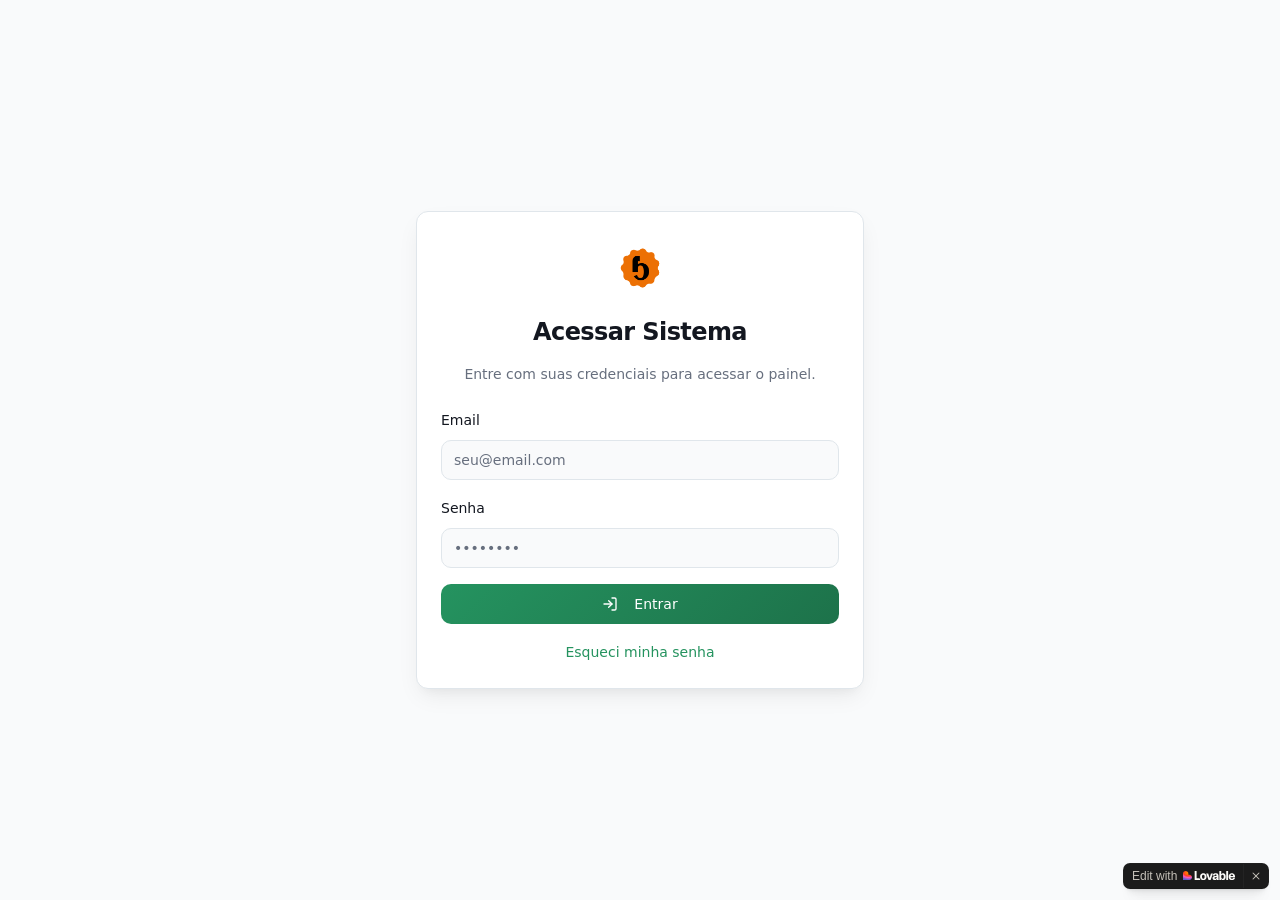
==== index.html @ a541fb5f "Use larger accounting icon for installed PWA" ====
<!doctype html>
<html lang="pt-BR" translate="no">
  <head>
    <meta charset="UTF-8" />
    <meta name="viewport" content="width=device-width, initial-scale=1.0" />
    <meta name="google" content="notranslate" />
    <title>DRE Contábil</title>
    <meta name="description" content="DRE Contábil em formato instalavel para tablet via PWA." />
    <meta name="author" content="Lovable" />
    <meta name="application-name" content="DRE Contábil" />
    <meta name="theme-color" content="#123456" />
    <meta name="mobile-web-app-capable" content="yes" />
    <meta name="apple-mobile-web-app-capable" content="yes" />
    <meta name="apple-mobile-web-app-status-bar-style" content="default" />
    <meta name="apple-mobile-web-app-title" content="DRE Contábil" />

    <meta property="og:title" content="DRE Contábil" />
    <meta property="og:description" content="DRE Contábil em formato instalavel para tablet via PWA." />
    <meta property="og:type" content="website" />
    <meta property="og:image" content="https://pub-bb2e103a32db4e198524a2e9ed8f35b4.r2.dev/b7d0df7f-53d7-4749-8eaf-6d12d93ad707/id-preview-758e6cd2--ee288b2f-63ad-44c9-8f62-dda8fcfcc5e7.lovable.app-1778095013249.png" />

    <meta name="twitter:card" content="summary_large_image" />
    <meta name="twitter:site" content="@Lovable" />
    <meta name="twitter:image" content="https://pub-bb2e103a32db4e198524a2e9ed8f35b4.r2.dev/b7d0df7f-53d7-4749-8eaf-6d12d93ad707/id-preview-758e6cd2--ee288b2f-63ad-44c9-8f62-dda8fcfcc5e7.lovable.app-1778095013249.png" />
    <meta name="twitter:title" content="DRE Contábil" />
    <meta name="twitter:description" content="DRE Contábil em formato instalavel para tablet via PWA." />
    <link rel="manifest" href="./manifest.webmanifest?v=20260518-homeicon2" />
    <link rel="icon" type="image/png" href="./assets/logo-big-compra-prGUZHsc.png" />
    <link rel="shortcut icon" type="image/png" href="./assets/logo-big-compra-prGUZHsc.png" />
    <link rel="apple-touch-icon" href="./icons/apple-touch-icon-home-v2.png" />
    <script type="module" crossorigin src="./assets/index-yXOMKJ6Y.js"></script>
    <link rel="stylesheet" crossorigin href="./assets/index-D7yLOWRD.css">
  
<style>
	@font-face {
		font-family: 'CameraPlainVariable';
		src: url('https://cdn.gpteng.co/mcp-widgets/v1/fonts/CameraPlainVariable.woff2') format('woff2');
		font-weight: 100 900;
		font-style: normal;
		font-display: swap;
	}

	#lovable-badge {
		--badge-bg: #1b1b1b;
		--badge-text: #c5c1b9;
		--badge-text-hover: #dcdad5;
		--badge-radius: 6px;
		--badge-padding: 8px;
		--badge-gap: 6px;
		--badge-shadow: 
			0 0 0 1px rgba(0, 0, 0, 0.88),
			0 1px 0 0 rgba(0, 0, 0, 0.04),
			0 2px 2px -1px rgba(0, 0, 0, 0.08),
			0 4px 4px -2px rgba(0, 0, 0, 0.08),
			0 8px 8px -4px rgba(0, 0, 0, 0.08),
			0 16px 16px -8px rgba(0, 0, 0, 0.08);
		--badge-transition-duration: 0.2s;
		--badge-transition-easing: cubic-bezier(0.16, 1, 0.32, 1);
		--focus-color: #575ECF;
		--focus-offset: 2px;
		--focus-width: 2px;
		
		position: fixed;
		bottom: 12px;
		right: 12px;
		height: 24px;
		display: flex;
		align-items: center;
		z-index: 1000000;
		background-color: var(--badge-bg);
		color: var(--badge-text);
		border-radius: var(--badge-radius);
		box-shadow: var(--badge-shadow);
		font-size: 12px;
		font-family: CameraPlainVariable, "CameraPlainVariable Fallback", -apple-system, BlinkMacSystemFont, 'Segoe UI', Roboto, sans-serif;
		font-weight: 400 !important;
		text-transform: none !important;
		font-feature-settings: normal !important;
		transform: translateZ(0);
		will-change: transform, opacity;
	}

	#lovable-badge-cta {
		display: flex;
		align-items: center;
		gap: var(--badge-gap);
		padding: 0 var(--badge-padding);
		height: 100%;
		color: inherit;
		text-decoration: none;
		white-space: nowrap;
		border-radius: var(--badge-radius) 0 0 var(--badge-radius);
		transition: 
			background-color var(--badge-transition-duration) ease,
			color var(--badge-transition-duration) ease,
			transform 0.1s ease;
	}

	#lovable-badge-cta:hover {
		background: rgba(255, 255, 255, 0.04);
		color: var(--badge-text-hover);
	}

	#lovable-badge-cta:active {
		transform: scale(0.98);
	}

	#lovable-badge-cta:focus {
		outline: none;
	}

	#lovable-badge-cta:focus-visible {
		outline: var(--focus-width) solid var(--focus-color);
		outline-offset: var(--focus-offset);
		z-index: 1;
	}

	#lovable-badge-text {
		line-height: 1;
	}

	#lovable-badge-divider {
		width: 1px;
		height: 24px;
		background-color: rgba(255, 255, 255, 0.04);
		flex-shrink: 0;
	}

	#lovable-badge-close {
		width: 24px;
		height: 24px;
		min-width: 24px;
		min-height: 24px;
		cursor: pointer;
		background: none;
		border: none;
		padding: 0;
		display: flex;
		align-items: center;
		justify-content: center;
		border-radius: 0 var(--badge-radius) var(--badge-radius) 0;
		flex-shrink: 0;
		transition: 
			background-color var(--badge-transition-duration) ease,
			transform 0.1s ease;
	}

	#lovable-badge-close:hover {
		background: rgba(255, 255, 255, 0.04);
	}

	#lovable-badge-close:active {
		transform: scale(0.92);
	}

	#lovable-badge-close:focus {
		outline: none;
	}

	#lovable-badge-close:focus-visible {
		outline: var(--focus-width) solid var(--focus-color);
		outline-offset: calc(var(--focus-offset) * -1);
		z-index: 1;
	}

	#lovable-badge-close svg path {
		fill: var(--badge-text);
		transition: fill var(--badge-transition-duration) ease;
	}

	#lovable-badge-close:hover svg path {
		fill: var(--badge-text-hover);
	}

	@media (prefers-reduced-motion: reduce) {
		#lovable-badge-cta,
		#lovable-badge-close,
		#lovable-badge-close svg path {
			transition: none;
		}
		
		#lovable-badge-cta:active,
		#lovable-badge-close:active {
			transform: none;
		}
	}

	@media (prefers-contrast: high) {
		#lovable-badge {
			--badge-bg: #000;
			--badge-text: #fff;
			--badge-text-hover: #fff;
			border: 2px solid currentColor;
		}
		
		#lovable-badge-cta:focus-visible,
		#lovable-badge-close:focus-visible {
			outline-width: 3px;
		}
	}

	#pwa-install-banner {
		position: fixed;
		left: 12px;
		right: 12px;
		bottom: 12px;
		z-index: 1000001;
		display: none;
		align-items: center;
		gap: 12px;
		padding: 12px 14px;
		border-radius: 14px;
		background: rgba(10, 23, 55, 0.96);
		color: #fff;
		box-shadow: 0 18px 36px rgba(0, 0, 0, 0.22);
		font-family: -apple-system, BlinkMacSystemFont, "Segoe UI", Roboto, sans-serif;
	}

	#pwa-install-banner.is-visible {
		display: flex;
	}

	#pwa-install-copy {
		flex: 1;
		min-width: 0;
		font-size: 13px;
		line-height: 1.35;
	}

	#pwa-install-copy strong {
		display: block;
		margin-bottom: 2px;
		font-size: 14px;
	}

	#pwa-install-actions {
		display: flex;
		align-items: center;
		gap: 8px;
		flex-shrink: 0;
	}

	#pwa-install-button,
	#pwa-install-close {
		border: 0;
		border-radius: 999px;
		cursor: pointer;
		font: inherit;
	}

	#pwa-install-button {
		padding: 10px 14px;
		background: #ffffff;
		color: #0a1737;
		font-weight: 600;
	}

	#pwa-install-close {
		width: 34px;
		height: 34px;
		background: rgba(255, 255, 255, 0.14);
		color: #ffffff;
		font-size: 18px;
		line-height: 1;
	}

	@media (min-width: 768px) {
		#pwa-install-banner {
			max-width: 460px;
			left: 16px;
			right: auto;
		}
	}
</style>
</head>

  <body>
    <div id="root"></div>
  
<aside 
	id="lovable-badge" 
	role="complementary"
	dir="ltr"
	lang="en"
	aria-label="Edit with Lovable">
	<a 
		id="lovable-badge-cta" 
		target="_blank" 
		href="https://lovable.dev/projects/ee288b2f-63ad-44c9-8f62-dda8fcfcc5e7?utm_source=lovable-badge"
		rel="noopener nofollow"
		aria-label="Edit with Lovable">
		<span id="lovable-badge-text">Edit with</span>
		<svg xmlns="http://www.w3.org/2000/svg" width="52" height="16" fill="none" viewBox="0 0 52 16">
  <path fill="#FCFBF8" fill-rule="evenodd" d="M20.318 5.25c.643 0 1.206.14 1.69.418a2.81 2.81 0 0 1 1.118 1.191c.266.513.4 1.115.4 1.807s-.134 1.296-.4 1.812a2.81 2.81 0 0 1-1.118 1.193c-.484.278-1.047.418-1.69.418s-1.208-.14-1.695-.418a2.85 2.85 0 0 1-1.125-1.193c-.262-.516-.393-1.12-.393-1.812s.131-1.294.393-1.807a2.848 2.848 0 0 1 1.125-1.191c.487-.279 1.052-.418 1.695-.418Zm0 1.425c-.27 0-.504.076-.7.228-.193.147-.34.37-.443.67-.102.295-.153.66-.153 1.093 0 .435.05.801.153 1.1.102.3.25.524.443.676.196.147.43.22.7.22.27 0 .502-.073.694-.22.193-.152.341-.375.443-.67.103-.299.153-.667.153-1.106 0-.65-.112-1.145-.337-1.481a1.08 1.08 0 0 0-.953-.51ZM32.7 5.25c.61 0 1.127.1 1.549.3.422.197.74.48.953.849.217.368.325.809.325 1.32v2.704c0 .29.02.562.062.812.044.245.108.4.19.466V12h-1.935a5.895 5.895 0 0 1-.105-.684 7.745 7.745 0 0 1-.02-.228 2.293 2.293 0 0 1-.151.203c-.205.242-.47.437-.793.584-.32.143-.685.215-1.094.215-.406 0-.77-.08-1.094-.24a1.845 1.845 0 0 1-.756-.682 1.984 1.984 0 0 1-.27-1.045c0-.606.178-1.069.535-1.388.356-.324.87-.534 1.542-.633l1.125-.16c.225-.032.403-.074.534-.123a.622.622 0 0 0 .288-.196.549.549 0 0 0 .093-.327.65.65 0 0 0-.11-.367.702.702 0 0 0-.32-.27c-.14-.07-.31-.105-.51-.105-.32 0-.576.083-.768.251-.193.164-.298.39-.314.676h-1.923c.016-.434.147-.82.393-1.155.25-.34.596-.604 1.039-.792.442-.189.954-.283 1.535-.283Zm.99 3.498a.98.98 0 0 1-.215.14 2.49 2.49 0 0 1-.584.178l-.473.092c-.315.061-.553.156-.713.283-.155.127-.233.305-.233.534 0 .23.084.412.252.547.168.135.383.203.645.203s.494-.058.694-.173c.201-.118.355-.282.461-.49.11-.21.166-.448.166-.714v-.6Zm4.526-2.375c.065-.125.138-.243.221-.349.197-.25.437-.44.719-.571.282-.135.6-.203.952-.203.528 0 .988.138 1.377.412.389.275.688.67.896 1.186.21.512.314 1.12.314 1.824 0 .7-.107 1.309-.32 1.825-.213.512-.518.906-.915 1.18-.393.275-.854.412-1.383.412-.352 0-.667-.062-.946-.184a1.832 1.832 0 0 1-.7-.554 2.2 2.2 0 0 1-.234-.383V12h-1.843V3h1.862v3.373Zm1.284.296c-.274 0-.51.085-.707.253-.192.163-.338.397-.436.7a3.376 3.376 0 0 0-.148 1.05c0 .406.05.759.148 1.058.098.299.243.53.436.694.197.164.433.246.707.246.279 0 .512-.082.7-.246.193-.164.336-.395.43-.694.099-.3.148-.652.148-1.058 0-.405-.05-.757-.147-1.056-.095-.299-.238-.53-.43-.694a1.015 1.015 0 0 0-.7-.253Zm9.416-1.419c.602 0 1.136.131 1.604.393.466.262.829.643 1.086 1.143.263.5.394 1.097.394 1.794 0 .25-.002.449-.006.596H47.51c.018.288.071.538.164.75a1.3 1.3 0 0 0 .491.596c.214.13.465.196.757.196.319 0 .583-.082.792-.246.209-.167.34-.403.393-.706h1.862a2.48 2.48 0 0 1-.485 1.235 2.54 2.54 0 0 1-1.051.805c-.439.188-.949.283-1.53.283-.655 0-1.225-.125-1.708-.375a2.672 2.672 0 0 1-1.13-1.143c-.267-.508-.4-1.137-.4-1.887 0-.712.14-1.327.418-1.843a2.86 2.86 0 0 1 1.155-1.186c.491-.27 1.051-.405 1.678-.405Zm-.044 1.345c-.274 0-.516.068-.725.203a1.29 1.29 0 0 0-.479.59 2.045 2.045 0 0 0-.132.498h2.562a1.873 1.873 0 0 0-.138-.602 1.061 1.061 0 0 0-.418-.516 1.243 1.243 0 0 0-.67-.173Z" clip-rule="evenodd"/>
  <path fill="#FCFBF8" d="m26.605 9.995 1.342-4.566h1.924L27.628 12h-2.07l-2.33-6.57h1.98l1.397 4.565Zm-13.013.143h2.256c1.632 0 1.421 1.837 1.418 1.861h-5.603V3h1.93v7.138Zm31.516 1.861h-1.862V3h1.862v8.999Z"/>
  <path fill="url(#a)" fill-rule="evenodd" d="M2.7 3c1.492 0 2.7 1.192 2.7 2.663v1.012h.9c1.49 0 2.7 1.192 2.7 2.662S7.791 12 6.3 12H0V5.663C0 4.193 1.209 3 2.7 3Z" clip-rule="evenodd"/>
  <defs>
    <radialGradient id="a" cx="0" cy="0" r="1" gradientTransform="matrix(-1.54236 7.07838 -10.231 -2.15602 4.627 5.022)" gradientUnits="userSpaceOnUse">
      <stop offset=".106" stop-color="#FE7B02"/>
      <stop offset=".394" stop-color="#FE3F21"/>
      <stop offset=".608" stop-color="#F858BC"/>
      <stop offset=".929" stop-color="#575ECF"/>
    </radialGradient>
  </defs>
</svg>


	</a>
	
	<span id="lovable-badge-divider" aria-hidden="true"></span>
	
	<button 
		id="lovable-badge-close"
		aria-label="Dismiss"
		title="Dismiss"
		type="button">
		<svg xmlns="http://www.w3.org/2000/svg" width="16" height="16" fill="none" viewBox="0 0 16 16" aria-hidden="true">
			<path d="M10.646 4.646a.5.5 0 1 1 .707.708L8.707 8l2.646 2.646a.5.5 0 1 1-.707.707L8 8.707l-2.646 2.646a.5.5 0 1 1-.708-.707L7.293 8 4.646 5.354a.5.5 0 1 1 .708-.708L8 7.293l2.646-2.647Z"/>
		</svg>
	</button>
</aside>
<script>
	// Don't show the lovable-badge if the page is in an iframe or if it's being rendered by puppeteer (screenshot service)
	if (window.self !== window.top || navigator.userAgent.includes('puppeteer')) {
		// the page is in an iframe
		var badge = document.getElementById('lovable-badge');
		if (badge) {
			badge.style.display = 'none';
		}
	}

	// Add click event listener to close button with animation
	var closeButton = document.getElementById('lovable-badge-close');
	if (closeButton) {
		closeButton.addEventListener('click', function(event) {
			event.preventDefault();
			event.stopPropagation();
			var badge = document.getElementById('lovable-badge');
			if (badge) {
				badge.classList.add('closing');
				setTimeout(function() {
					if (badge) {
						badge.style.display = 'none';
					}
				}, 240);
			}
		});
	}
</script>
<script>
	if ("serviceWorker" in navigator) {
		window.addEventListener("load", function () {
			navigator.serviceWorker.register("./service-worker.js").catch(function (error) {
				console.error("Falha ao registrar service worker", error);
			});
		});
	}
</script>
<script>
	(function () {
		var isStandalone = window.matchMedia("(display-mode: standalone)").matches || window.navigator.standalone;
		if (isStandalone) {
			return;
		}

		var ua = window.navigator.userAgent || "";
		var isMobile = /Android|iPhone|iPad|iPod/i.test(ua);
		if (!isMobile) {
			return;
		}

		var isIOS = /iPhone|iPad|iPod/i.test(ua);
		var isSafari = /Safari/i.test(ua) && !/CriOS|FxiOS|EdgiOS|OPiOS|Android/i.test(ua);
		var dismissedKey = "dre-contabil-install-dismissed-v1";
		var deferredPrompt = null;

		if (window.localStorage && window.localStorage.getItem(dismissedKey) === "1") {
			return;
		}

		var banner = document.createElement("div");
		banner.id = "pwa-install-banner";
		banner.innerHTML =
			'<div id="pwa-install-copy"></div>' +
			'<div id="pwa-install-actions">' +
			'<button id="pwa-install-button" type="button" hidden>Instalar</button>' +
			'<button id="pwa-install-close" type="button" aria-label="Fechar">×</button>' +
			"</div>";
		document.body.appendChild(banner);

		var copy = banner.querySelector("#pwa-install-copy");
		var installButton = banner.querySelector("#pwa-install-button");
		var closeButton = banner.querySelector("#pwa-install-close");

		function showBanner(title, body, showInstallButton) {
			copy.innerHTML = "<strong>" + title + "</strong><span>" + body + "</span>";
			installButton.hidden = !showInstallButton;
			banner.classList.add("is-visible");
		}

		function hideBanner(remember) {
			banner.classList.remove("is-visible");
			if (remember && window.localStorage) {
				window.localStorage.setItem(dismissedKey, "1");
			}
		}

		closeButton.addEventListener("click", function () {
			hideBanner(true);
		});

		installButton.addEventListener("click", async function () {
			if (!deferredPrompt) {
				return;
			}

			deferredPrompt.prompt();
			try {
				await deferredPrompt.userChoice;
			} catch (error) {
				console.error("Falha ao abrir prompt de instalacao", error);
			}
			deferredPrompt = null;
			hideBanner(false);
		});

		window.addEventListener("beforeinstallprompt", function (event) {
			event.preventDefault();
			deferredPrompt = event;
			showBanner("Instale o app", "Toque em Instalar para colocar o DRE Contabil na tela inicial.", true);
		});

		window.addEventListener("appinstalled", function () {
			hideBanner(false);
		});

		window.setTimeout(function () {
			if (banner.classList.contains("is-visible")) {
				return;
			}

			if (isIOS && isSafari) {
				showBanner("Instale no iPhone", "Abra Compartilhar e toque em Adicionar a Tela de Inicio.", false);
				return;
			}

			showBanner("Instalacao manual", "Se o botao nao aparecer, abra o menu do navegador e toque em Instalar app ou Adicionar a tela inicial.", false);
		}, 1800);
	})();
</script>
</body>
</html>
---- assets/index-D7yLOWRD.css ----
*,:before,:after{--tw-border-spacing-x: 0;--tw-border-spacing-y: 0;--tw-translate-x: 0;--tw-translate-y: 0;--tw-rotate: 0;--tw-skew-x: 0;--tw-skew-y: 0;--tw-scale-x: 1;--tw-scale-y: 1;--tw-pan-x: ;--tw-pan-y: ;--tw-pinch-zoom: ;--tw-scroll-snap-strictness: proximity;--tw-gradient-from-position: ;--tw-gradient-via-position: ;--tw-gradient-to-position: ;--tw-ordinal: ;--tw-slashed-zero: ;--tw-numeric-figure: ;--tw-numeric-spacing: ;--tw-numeric-fraction: ;--tw-ring-inset: ;--tw-ring-offset-width: 0px;--tw-ring-offset-color: #fff;--tw-ring-color: rgb(59 130 246 / .5);--tw-ring-offset-shadow: 0 0 #0000;--tw-ring-shadow: 0 0 #0000;--tw-shadow: 0 0 #0000;--tw-shadow-colored: 0 0 #0000;--tw-blur: ;--tw-brightness: ;--tw-contrast: ;--tw-grayscale: ;--tw-hue-rotate: ;--tw-invert: ;--tw-saturate: ;--tw-sepia: ;--tw-drop-shadow: ;--tw-backdrop-blur: ;--tw-backdrop-brightness: ;--tw-backdrop-contrast: ;--tw-backdrop-grayscale: ;--tw-backdrop-hue-rotate: ;--tw-backdrop-invert: ;--tw-backdrop-opacity: ;--tw-backdrop-saturate: ;--tw-backdrop-sepia: ;--tw-contain-size: ;--tw-contain-layout: ;--tw-contain-paint: ;--tw-contain-style: }::backdrop{--tw-border-spacing-x: 0;--tw-border-spacing-y: 0;--tw-translate-x: 0;--tw-translate-y: 0;--tw-rotate: 0;--tw-skew-x: 0;--tw-skew-y: 0;--tw-scale-x: 1;--tw-scale-y: 1;--tw-pan-x: ;--tw-pan-y: ;--tw-pinch-zoom: ;--tw-scroll-snap-strictness: proximity;--tw-gradient-from-position: ;--tw-gradient-via-position: ;--tw-gradient-to-position: ;--tw-ordinal: ;--tw-slashed-zero: ;--tw-numeric-figure: ;--tw-numeric-spacing: ;--tw-numeric-fraction: ;--tw-ring-inset: ;--tw-ring-offset-width: 0px;--tw-ring-offset-color: #fff;--tw-ring-color: rgb(59 130 246 / .5);--tw-ring-offset-shadow: 0 0 #0000;--tw-ring-shadow: 0 0 #0000;--tw-shadow: 0 0 #0000;--tw-shadow-colored: 0 0 #0000;--tw-blur: ;--tw-brightness: ;--tw-contrast: ;--tw-grayscale: ;--tw-hue-rotate: ;--tw-invert: ;--tw-saturate: ;--tw-sepia: ;--tw-drop-shadow: ;--tw-backdrop-blur: ;--tw-backdrop-brightness: ;--tw-backdrop-contrast: ;--tw-backdrop-grayscale: ;--tw-backdrop-hue-rotate: ;--tw-backdrop-invert: ;--tw-backdrop-opacity: ;--tw-backdrop-saturate: ;--tw-backdrop-sepia: ;--tw-contain-size: ;--tw-contain-layout: ;--tw-contain-paint: ;--tw-contain-style: }*,:before,:after{box-sizing:border-box;border-width:0;border-style:solid;border-color:#e5e7eb}:before,:after{--tw-content: ""}html,:host{line-height:1.5;-webkit-text-size-adjust:100%;-moz-tab-size:4;-o-tab-size:4;tab-size:4;font-family:Inter,system-ui,sans-serif;font-feature-settings:normal;font-variation-settings:normal;-webkit-tap-highlight-color:transparent}body{margin:0;line-height:inherit}hr{height:0;color:inherit;border-top-width:1px}abbr:where([title]){-webkit-text-decoration:underline dotted;text-decoration:underline dotted}h1,h2,h3,h4,h5,h6{font-size:inherit;font-weight:inherit}a{color:inherit;text-decoration:inherit}b,strong{font-weight:bolder}code,kbd,samp,pre{font-family:ui-monospace,SFMono-Regular,Menlo,Monaco,Consolas,Liberation Mono,Courier New,monospace;font-feature-settings:normal;font-variation-settings:normal;font-size:1em}small{font-size:80%}sub,sup{font-size:75%;line-height:0;position:relative;vertical-align:baseline}sub{bottom:-.25em}sup{top:-.5em}table{text-indent:0;border-color:inherit;border-collapse:collapse}button,input,optgroup,select,textarea{font-family:inherit;font-feature-settings:inherit;font-variation-settings:inherit;font-size:100%;font-weight:inherit;line-height:inherit;letter-spacing:inherit;color:inherit;margin:0;padding:0}button,select{text-transform:none}button,input:where([type=button]),input:where([type=reset]),input:where([type=submit]){-webkit-appearance:button;background-color:transparent;background-image:none}:-moz-focusring{outline:auto}:-moz-ui-invalid{box-shadow:none}progress{vertical-align:baseline}::-webkit-inner-spin-button,::-webkit-outer-spin-button{height:auto}[type=search]{-webkit-appearance:textfield;outline-offset:-2px}::-webkit-search-decoration{-webkit-appearance:none}::-webkit-file-upload-button{-webkit-appearance:button;font:inherit}summary{display:list-item}blockquote,dl,dd,h1,h2,h3,h4,h5,h6,hr,figure,p,pre{margin:0}fieldset{margin:0;padding:0}legend{padding:0}ol,ul,menu{list-style:none;margin:0;padding:0}dialog{padding:0}textarea{resize:vertical}input::-moz-placeholder,textarea::-moz-placeholder{opacity:1;color:#9ca3af}input::placeholder,textarea::placeholder{opacity:1;color:#9ca3af}button,[role=button]{cursor:pointer}:disabled{cursor:default}img,svg,video,canvas,audio,iframe,embed,object{display:block;vertical-align:middle}img,video{max-width:100%;height:auto}[hidden]:where(:not([hidden=until-found])){display:none}:root{--background: 210 20% 98%;--foreground: 220 25% 10%;--card: 0 0% 100%;--card-foreground: 220 25% 10%;--popover: 0 0% 100%;--popover-foreground: 220 25% 10%;--primary: 152 60% 36%;--primary-foreground: 0 0% 100%;--secondary: 210 20% 96%;--secondary-foreground: 220 25% 20%;--muted: 210 15% 94%;--muted-foreground: 220 10% 45%;--accent: 152 45% 92%;--accent-foreground: 152 60% 25%;--destructive: 0 84% 60%;--destructive-foreground: 0 0% 100%;--success: 152 60% 36%;--success-foreground: 0 0% 100%;--warning: 38 92% 50%;--warning-foreground: 0 0% 100%;--info: 210 100% 50%;--info-foreground: 0 0% 100%;--revenue: 152 60% 36%;--revenue-foreground: 0 0% 100%;--cost: 0 70% 50%;--cost-foreground: 0 0% 100%;--expense: 38 92% 50%;--expense-foreground: 0 0% 100%;--deduction: 270 60% 50%;--deduction-foreground: 0 0% 100%;--other-revenue: 200 80% 50%;--other-revenue-foreground: 0 0% 100%;--border: 210 20% 90%;--input: 210 20% 90%;--ring: 152 60% 36%;--radius: .75rem;--chart-1: 152 60% 36%;--chart-2: 0 70% 50%;--chart-3: 38 92% 50%;--chart-4: 210 100% 50%;--chart-5: 280 65% 60%;--sidebar-background: 0 0% 98%;--sidebar-foreground: 240 5.3% 26.1%;--sidebar-primary: 240 5.9% 10%;--sidebar-primary-foreground: 0 0% 98%;--sidebar-accent: 240 4.8% 95.9%;--sidebar-accent-foreground: 240 5.9% 10%;--sidebar-border: 220 13% 91%;--sidebar-ring: 217.2 91.2% 59.8%}.dark{--background: 220 25% 8%;--foreground: 210 20% 98%;--card: 220 25% 12%;--card-foreground: 210 20% 98%;--popover: 220 25% 12%;--popover-foreground: 210 20% 98%;--primary: 152 55% 45%;--primary-foreground: 0 0% 100%;--secondary: 220 20% 18%;--secondary-foreground: 210 15% 85%;--muted: 220 20% 20%;--muted-foreground: 210 15% 60%;--accent: 152 40% 20%;--accent-foreground: 152 55% 70%;--destructive: 0 62% 40%;--destructive-foreground: 0 0% 100%;--success: 152 55% 45%;--success-foreground: 0 0% 100%;--warning: 38 85% 45%;--warning-foreground: 0 0% 100%;--info: 210 90% 55%;--info-foreground: 0 0% 100%;--revenue: 152 55% 45%;--cost: 0 65% 45%;--expense: 38 85% 45%;--deduction: 270 55% 55%;--other-revenue: 200 75% 55%;--border: 220 20% 20%;--input: 220 20% 20%;--ring: 152 55% 45%;--chart-1: 152 55% 50%;--chart-2: 0 65% 55%;--chart-3: 38 85% 55%;--chart-4: 210 90% 60%;--chart-5: 280 60% 65%;--sidebar-background: 240 5.9% 10%;--sidebar-foreground: 240 4.8% 95.9%;--sidebar-primary: 224.3 76.3% 48%;--sidebar-primary-foreground: 0 0% 100%;--sidebar-accent: 240 3.7% 15.9%;--sidebar-accent-foreground: 240 4.8% 95.9%;--sidebar-border: 240 3.7% 15.9%;--sidebar-ring: 217.2 91.2% 59.8%}*{border-color:hsl(var(--border))}body{background-color:hsl(var(--background));color:hsl(var(--foreground));-webkit-font-smoothing:antialiased;-moz-osx-font-smoothing:grayscale}.container{width:100%;margin-right:auto;margin-left:auto;padding-right:2rem;padding-left:2rem}@media (min-width: 1400px){.container{max-width:1400px}}.sr-only{position:absolute;width:1px;height:1px;padding:0;margin:-1px;overflow:hidden;clip:rect(0,0,0,0);white-space:nowrap;border-width:0}.pointer-events-none{pointer-events:none}.pointer-events-auto{pointer-events:auto}.visible{visibility:visible}.invisible{visibility:hidden}.collapse{visibility:collapse}.static{position:static}.fixed{position:fixed}.absolute{position:absolute}.relative{position:relative}.sticky{position:sticky}.inset-0{top:0;right:0;bottom:0;left:0}.inset-x-0{left:0;right:0}.inset-y-0{top:0;bottom:0}.-bottom-12{bottom:-3rem}.-left-12{left:-3rem}.-right-12{right:-3rem}.-top-12{top:-3rem}.bottom-0{bottom:0}.left-0{left:0}.left-1{left:.25rem}.left-1\/2{left:50%}.left-2{left:.5rem}.left-2\.5{left:.625rem}.left-3{left:.75rem}.left-\[50\%\]{left:50%}.right-0{right:0}.right-1{right:.25rem}.right-2{right:.5rem}.right-3{right:.75rem}.right-4{right:1rem}.top-0{top:0}.top-1\.5{top:.375rem}.top-1\/2{top:50%}.top-2{top:.5rem}.top-2\.5{top:.625rem}.top-3\.5{top:.875rem}.top-4{top:1rem}.top-\[1px\]{top:1px}.top-\[50\%\]{top:50%}.top-\[60\%\]{top:60%}.top-full{top:100%}.z-10{z-index:10}.z-20{z-index:20}.z-50{z-index:50}.z-\[100\]{z-index:100}.z-\[1\]{z-index:1}.m-auto{margin:auto}.-mx-1{margin-left:-.25rem;margin-right:-.25rem}.mx-2{margin-left:.5rem;margin-right:.5rem}.mx-3\.5{margin-left:.875rem;margin-right:.875rem}.mx-auto{margin-left:auto;margin-right:auto}.my-0\.5{margin-top:.125rem;margin-bottom:.125rem}.my-1{margin-top:.25rem;margin-bottom:.25rem}.-ml-4{margin-left:-1rem}.-mt-4{margin-top:-1rem}.mb-1{margin-bottom:.25rem}.mb-2{margin-bottom:.5rem}.mb-3{margin-bottom:.75rem}.mb-4{margin-bottom:1rem}.ml-0\.5{margin-left:.125rem}.ml-1{margin-left:.25rem}.ml-1\.5{margin-left:.375rem}.ml-2{margin-left:.5rem}.ml-4{margin-left:1rem}.ml-auto{margin-left:auto}.mr-1{margin-right:.25rem}.mr-2{margin-right:.5rem}.mt-0\.5{margin-top:.125rem}.mt-1{margin-top:.25rem}.mt-1\.5{margin-top:.375rem}.mt-2{margin-top:.5rem}.mt-24{margin-top:6rem}.mt-4{margin-top:1rem}.mt-auto{margin-top:auto}.block{display:block}.inline-block{display:inline-block}.inline{display:inline}.flex{display:flex}.inline-flex{display:inline-flex}.table{display:table}.grid{display:grid}.hidden{display:none}.aspect-square{aspect-ratio:1 / 1}.aspect-video{aspect-ratio:16 / 9}.size-4{width:1rem;height:1rem}.h-1\.5{height:.375rem}.h-10{height:2.5rem}.h-11{height:2.75rem}.h-12{height:3rem}.h-14{height:3.5rem}.h-16{height:4rem}.h-2{height:.5rem}.h-2\.5{height:.625rem}.h-3{height:.75rem}.h-3\.5{height:.875rem}.h-4{height:1rem}.h-5{height:1.25rem}.h-6{height:1.5rem}.h-60{height:15rem}.h-7{height:1.75rem}.h-72{height:18rem}.h-8{height:2rem}.h-80{height:20rem}.h-9{height:2.25rem}.h-\[120px\]{height:120px}.h-\[1px\]{height:1px}.h-\[280px\]{height:280px}.h-\[300px\]{height:300px}.h-\[400px\]{height:400px}.h-\[500px\]{height:500px}.h-\[var\(--radix-navigation-menu-viewport-height\)\]{height:var(--radix-navigation-menu-viewport-height)}.h-\[var\(--radix-select-trigger-height\)\]{height:var(--radix-select-trigger-height)}.h-auto{height:auto}.h-full{height:100%}.h-px{height:1px}.h-svh{height:100svh}.max-h-40{max-height:10rem}.max-h-96{max-height:24rem}.max-h-\[300px\]{max-height:300px}.max-h-screen{max-height:100vh}.min-h-0{min-height:0px}.min-h-\[60vh\]{min-height:60vh}.min-h-\[80px\]{min-height:80px}.min-h-screen{min-height:100vh}.min-h-svh{min-height:100svh}.w-0{width:0px}.w-1{width:.25rem}.w-1\.5{width:.375rem}.w-10{width:2.5rem}.w-11{width:2.75rem}.w-12{width:3rem}.w-14{width:3.5rem}.w-16{width:4rem}.w-2{width:.5rem}.w-2\.5{width:.625rem}.w-24{width:6rem}.w-28{width:7rem}.w-3{width:.75rem}.w-3\.5{width:.875rem}.w-3\/4{width:75%}.w-32{width:8rem}.w-36{width:9rem}.w-4{width:1rem}.w-5{width:1.25rem}.w-56{width:14rem}.w-6{width:1.5rem}.w-64{width:16rem}.w-7{width:1.75rem}.w-72{width:18rem}.w-8{width:2rem}.w-80{width:20rem}.w-9{width:2.25rem}.w-\[--sidebar-width\]{width:var(--sidebar-width)}.w-\[100px\]{width:100px}.w-\[130px\]{width:130px}.w-\[1px\]{width:1px}.w-auto{width:auto}.w-full{width:100%}.w-max{width:-moz-max-content;width:max-content}.w-px{width:1px}.min-w-0{min-width:0px}.min-w-5{min-width:1.25rem}.min-w-\[110px\]{min-width:110px}.min-w-\[120px\]{min-width:120px}.min-w-\[12rem\]{min-width:12rem}.min-w-\[140px\]{min-width:140px}.min-w-\[220px\]{min-width:220px}.min-w-\[250px\]{min-width:250px}.min-w-\[260px\]{min-width:260px}.min-w-\[70px\]{min-width:70px}.min-w-\[8rem\]{min-width:8rem}.min-w-\[90px\]{min-width:90px}.min-w-\[var\(--radix-select-trigger-width\)\]{min-width:var(--radix-select-trigger-width)}.max-w-5xl{max-width:64rem}.max-w-7xl{max-width:80rem}.max-w-\[--skeleton-width\]{max-width:var(--skeleton-width)}.max-w-\[200px\]{max-width:200px}.max-w-\[250px\]{max-width:250px}.max-w-lg{max-width:32rem}.max-w-max{max-width:-moz-max-content;max-width:max-content}.max-w-md{max-width:28rem}.flex-1{flex:1 1 0%}.flex-shrink-0,.shrink-0{flex-shrink:0}.grow{flex-grow:1}.grow-0{flex-grow:0}.basis-full{flex-basis:100%}.caption-bottom{caption-side:bottom}.border-collapse{border-collapse:collapse}.-translate-x-1\/2{--tw-translate-x: -50%;transform:translate(var(--tw-translate-x),var(--tw-translate-y)) rotate(var(--tw-rotate)) skew(var(--tw-skew-x)) skewY(var(--tw-skew-y)) scaleX(var(--tw-scale-x)) scaleY(var(--tw-scale-y))}.-translate-x-px{--tw-translate-x: -1px;transform:translate(var(--tw-translate-x),var(--tw-translate-y)) rotate(var(--tw-rotate)) skew(var(--tw-skew-x)) skewY(var(--tw-skew-y)) scaleX(var(--tw-scale-x)) scaleY(var(--tw-scale-y))}.-translate-y-1\/2{--tw-translate-y: -50%;transform:translate(var(--tw-translate-x),var(--tw-translate-y)) rotate(var(--tw-rotate)) skew(var(--tw-skew-x)) skewY(var(--tw-skew-y)) scaleX(var(--tw-scale-x)) scaleY(var(--tw-scale-y))}.translate-x-\[-50\%\]{--tw-translate-x: -50%;transform:translate(var(--tw-translate-x),var(--tw-translate-y)) rotate(var(--tw-rotate)) skew(var(--tw-skew-x)) skewY(var(--tw-skew-y)) scaleX(var(--tw-scale-x)) scaleY(var(--tw-scale-y))}.translate-x-px{--tw-translate-x: 1px;transform:translate(var(--tw-translate-x),var(--tw-translate-y)) rotate(var(--tw-rotate)) skew(var(--tw-skew-x)) skewY(var(--tw-skew-y)) scaleX(var(--tw-scale-x)) scaleY(var(--tw-scale-y))}.translate-y-\[-50\%\]{--tw-translate-y: -50%;transform:translate(var(--tw-translate-x),var(--tw-translate-y)) rotate(var(--tw-rotate)) skew(var(--tw-skew-x)) skewY(var(--tw-skew-y)) scaleX(var(--tw-scale-x)) scaleY(var(--tw-scale-y))}.rotate-45{--tw-rotate: 45deg;transform:translate(var(--tw-translate-x),var(--tw-translate-y)) rotate(var(--tw-rotate)) skew(var(--tw-skew-x)) skewY(var(--tw-skew-y)) scaleX(var(--tw-scale-x)) scaleY(var(--tw-scale-y))}.rotate-90{--tw-rotate: 90deg;transform:translate(var(--tw-translate-x),var(--tw-translate-y)) rotate(var(--tw-rotate)) skew(var(--tw-skew-x)) skewY(var(--tw-skew-y)) scaleX(var(--tw-scale-x)) scaleY(var(--tw-scale-y))}.scale-\[1\.03\]{--tw-scale-x: 1.03;--tw-scale-y: 1.03;transform:translate(var(--tw-translate-x),var(--tw-translate-y)) rotate(var(--tw-rotate)) skew(var(--tw-skew-x)) skewY(var(--tw-skew-y)) scaleX(var(--tw-scale-x)) scaleY(var(--tw-scale-y))}.transform{transform:translate(var(--tw-translate-x),var(--tw-translate-y)) rotate(var(--tw-rotate)) skew(var(--tw-skew-x)) skewY(var(--tw-skew-y)) scaleX(var(--tw-scale-x)) scaleY(var(--tw-scale-y))}@keyframes pulse{50%{opacity:.5}}.animate-pulse{animation:pulse 2s cubic-bezier(.4,0,.6,1) infinite}@keyframes spin{to{transform:rotate(360deg)}}.animate-spin{animation:spin 1s linear infinite}.cursor-default{cursor:default}.cursor-not-allowed{cursor:not-allowed}.cursor-pointer{cursor:pointer}.touch-none{touch-action:none}.select-none{-webkit-user-select:none;-moz-user-select:none;user-select:none}.list-none{list-style-type:none}.grid-cols-1{grid-template-columns:repeat(1,minmax(0,1fr))}.grid-cols-2{grid-template-columns:repeat(2,minmax(0,1fr))}.flex-row{flex-direction:row}.flex-col{flex-direction:column}.flex-col-reverse{flex-direction:column-reverse}.flex-wrap{flex-wrap:wrap}.items-start{align-items:flex-start}.items-end{align-items:flex-end}.items-center{align-items:center}.items-stretch{align-items:stretch}.justify-start{justify-content:flex-start}.justify-end{justify-content:flex-end}.justify-center{justify-content:center}.justify-between{justify-content:space-between}.gap-0\.5{gap:.125rem}.gap-1{gap:.25rem}.gap-1\.5{gap:.375rem}.gap-2{gap:.5rem}.gap-3{gap:.75rem}.gap-4{gap:1rem}.gap-6{gap:1.5rem}.space-x-1>:not([hidden])~:not([hidden]){--tw-space-x-reverse: 0;margin-right:calc(.25rem * var(--tw-space-x-reverse));margin-left:calc(.25rem * calc(1 - var(--tw-space-x-reverse)))}.space-x-2>:not([hidden])~:not([hidden]){--tw-space-x-reverse: 0;margin-right:calc(.5rem * var(--tw-space-x-reverse));margin-left:calc(.5rem * calc(1 - var(--tw-space-x-reverse)))}.space-x-4>:not([hidden])~:not([hidden]){--tw-space-x-reverse: 0;margin-right:calc(1rem * var(--tw-space-x-reverse));margin-left:calc(1rem * calc(1 - var(--tw-space-x-reverse)))}.space-y-0>:not([hidden])~:not([hidden]){--tw-space-y-reverse: 0;margin-top:calc(0px * calc(1 - var(--tw-space-y-reverse)));margin-bottom:calc(0px * var(--tw-space-y-reverse))}.space-y-0\.5>:not([hidden])~:not([hidden]){--tw-space-y-reverse: 0;margin-top:calc(.125rem * calc(1 - var(--tw-space-y-reverse)));margin-bottom:calc(.125rem * var(--tw-space-y-reverse))}.space-y-1>:not([hidden])~:not([hidden]){--tw-space-y-reverse: 0;margin-top:calc(.25rem * calc(1 - var(--tw-space-y-reverse)));margin-bottom:calc(.25rem * var(--tw-space-y-reverse))}.space-y-1\.5>:not([hidden])~:not([hidden]){--tw-space-y-reverse: 0;margin-top:calc(.375rem * calc(1 - var(--tw-space-y-reverse)));margin-bottom:calc(.375rem * var(--tw-space-y-reverse))}.space-y-2>:not([hidden])~:not([hidden]){--tw-space-y-reverse: 0;margin-top:calc(.5rem * calc(1 - var(--tw-space-y-reverse)));margin-bottom:calc(.5rem * var(--tw-space-y-reverse))}.space-y-3>:not([hidden])~:not([hidden]){--tw-space-y-reverse: 0;margin-top:calc(.75rem * calc(1 - var(--tw-space-y-reverse)));margin-bottom:calc(.75rem * var(--tw-space-y-reverse))}.space-y-4>:not([hidden])~:not([hidden]){--tw-space-y-reverse: 0;margin-top:calc(1rem * calc(1 - var(--tw-space-y-reverse)));margin-bottom:calc(1rem * var(--tw-space-y-reverse))}.space-y-6>:not([hidden])~:not([hidden]){--tw-space-y-reverse: 0;margin-top:calc(1.5rem * calc(1 - var(--tw-space-y-reverse)));margin-bottom:calc(1.5rem * var(--tw-space-y-reverse))}.divide-y>:not([hidden])~:not([hidden]){--tw-divide-y-reverse: 0;border-top-width:calc(1px * calc(1 - var(--tw-divide-y-reverse)));border-bottom-width:calc(1px * var(--tw-divide-y-reverse))}.divide-border\/50>:not([hidden])~:not([hidden]){border-color:hsl(var(--border) / .5)}.overflow-auto{overflow:auto}.overflow-hidden{overflow:hidden}.overflow-x-auto{overflow-x:auto}.overflow-y-auto{overflow-y:auto}.overflow-x-hidden{overflow-x:hidden}.truncate{overflow:hidden;text-overflow:ellipsis;white-space:nowrap}.whitespace-nowrap{white-space:nowrap}.break-words{overflow-wrap:break-word}.rounded{border-radius:.25rem}.rounded-\[2px\]{border-radius:2px}.rounded-\[inherit\]{border-radius:inherit}.rounded-full{border-radius:9999px}.rounded-lg{border-radius:var(--radius)}.rounded-md{border-radius:calc(var(--radius) - 2px)}.rounded-sm{border-radius:calc(var(--radius) - 4px)}.rounded-xl{border-radius:.75rem}.rounded-t-\[10px\]{border-top-left-radius:10px;border-top-right-radius:10px}.rounded-tl-sm{border-top-left-radius:calc(var(--radius) - 4px)}.border{border-width:1px}.border-2{border-width:2px}.border-\[1\.5px\]{border-width:1.5px}.border-y{border-top-width:1px;border-bottom-width:1px}.border-b{border-bottom-width:1px}.border-l{border-left-width:1px}.border-l-2{border-left-width:2px}.border-l-4{border-left-width:4px}.border-r{border-right-width:1px}.border-t{border-top-width:1px}.border-t-2{border-top-width:2px}.border-dashed{border-style:dashed}.border-\[--color-border\]{border-color:var(--color-border)}.border-amber-500\/20{border-color:#f59e0b33}.border-amber-500\/30{border-color:#f59e0b4d}.border-background\/20{border-color:hsl(var(--background) / .2)}.border-blue-500\/30{border-color:#3b82f64d}.border-border{border-color:hsl(var(--border))}.border-border\/50{border-color:hsl(var(--border) / .5)}.border-cyan-500\/30{border-color:#06b6d44d}.border-destructive{border-color:hsl(var(--destructive))}.border-destructive\/30{border-color:hsl(var(--destructive) / .3)}.border-destructive\/50{border-color:hsl(var(--destructive) / .5)}.border-emerald-500\/20{border-color:#10b98133}.border-emerald-500\/30{border-color:#10b9814d}.border-foreground\/10{border-color:hsl(var(--foreground) / .1)}.border-foreground\/20{border-color:hsl(var(--foreground) / .2)}.border-input{border-color:hsl(var(--input))}.border-muted-foreground\/30{border-color:hsl(var(--muted-foreground) / .3)}.border-orange-500\/30{border-color:#f973164d}.border-pink-500\/30{border-color:#ec48994d}.border-primary{border-color:hsl(var(--primary))}.border-primary\/20{border-color:hsl(var(--primary) / .2)}.border-primary\/30{border-color:hsl(var(--primary) / .3)}.border-purple-500\/20{border-color:#a855f733}.border-red-500\/20{border-color:#ef444433}.border-rose-500\/20{border-color:#f43f5e33}.border-rose-500\/30{border-color:#f43f5e4d}.border-sidebar-border{border-color:hsl(var(--sidebar-border))}.border-sky-500\/20{border-color:#0ea5e933}.border-transparent{border-color:transparent}.border-violet-500\/20{border-color:#8b5cf633}.border-violet-500\/30{border-color:#8b5cf64d}.border-white\/20{border-color:#fff3}.border-l-primary{border-left-color:hsl(var(--primary))}.border-l-primary\/20{border-left-color:hsl(var(--primary) / .2)}.border-l-primary\/30{border-left-color:hsl(var(--primary) / .3)}.border-l-transparent{border-left-color:transparent}.border-t-transparent{border-top-color:transparent}.bg-\[--color-bg\]{background-color:var(--color-bg)}.bg-accent{background-color:hsl(var(--accent))}.bg-amber-500{--tw-bg-opacity: 1;background-color:rgb(245 158 11 / var(--tw-bg-opacity, 1))}.bg-amber-500\/10{background-color:#f59e0b1a}.bg-amber-600{--tw-bg-opacity: 1;background-color:rgb(217 119 6 / var(--tw-bg-opacity, 1))}.bg-amber-600\/30{background-color:#d977064d}.bg-background{background-color:hsl(var(--background))}.bg-black\/80{background-color:#000c}.bg-blue-100{--tw-bg-opacity: 1;background-color:rgb(219 234 254 / var(--tw-bg-opacity, 1))}.bg-border{background-color:hsl(var(--border))}.bg-card{background-color:hsl(var(--card))}.bg-destructive{background-color:hsl(var(--destructive))}.bg-destructive\/10{background-color:hsl(var(--destructive) / .1)}.bg-destructive\/20{background-color:hsl(var(--destructive) / .2)}.bg-emerald-100{--tw-bg-opacity: 1;background-color:rgb(209 250 229 / var(--tw-bg-opacity, 1))}.bg-emerald-500{--tw-bg-opacity: 1;background-color:rgb(16 185 129 / var(--tw-bg-opacity, 1))}.bg-emerald-500\/10{background-color:#10b9811a}.bg-emerald-500\/15{background-color:#10b98126}.bg-emerald-500\/20{background-color:#10b98133}.bg-foreground{background-color:hsl(var(--foreground))}.bg-foreground\/5{background-color:hsl(var(--foreground) / .05)}.bg-foreground\/90{background-color:hsl(var(--foreground) / .9)}.bg-muted{background-color:hsl(var(--muted))}.bg-muted\/10{background-color:hsl(var(--muted) / .1)}.bg-muted\/20{background-color:hsl(var(--muted) / .2)}.bg-muted\/30{background-color:hsl(var(--muted) / .3)}.bg-muted\/40{background-color:hsl(var(--muted) / .4)}.bg-muted\/50{background-color:hsl(var(--muted) / .5)}.bg-popover{background-color:hsl(var(--popover))}.bg-primary{background-color:hsl(var(--primary))}.bg-primary\/10{background-color:hsl(var(--primary) / .1)}.bg-primary\/20{background-color:hsl(var(--primary) / .2)}.bg-primary\/5{background-color:hsl(var(--primary) / .05)}.bg-purple-500{--tw-bg-opacity: 1;background-color:rgb(168 85 247 / var(--tw-bg-opacity, 1))}.bg-red-100{--tw-bg-opacity: 1;background-color:rgb(254 226 226 / var(--tw-bg-opacity, 1))}.bg-red-500{--tw-bg-opacity: 1;background-color:rgb(239 68 68 / var(--tw-bg-opacity, 1))}.bg-red-500\/15{background-color:#ef444426}.bg-rose-500{--tw-bg-opacity: 1;background-color:rgb(244 63 94 / var(--tw-bg-opacity, 1))}.bg-secondary{background-color:hsl(var(--secondary))}.bg-sidebar{background-color:hsl(var(--sidebar-background))}.bg-sidebar-border{background-color:hsl(var(--sidebar-border))}.bg-sky-500{--tw-bg-opacity: 1;background-color:rgb(14 165 233 / var(--tw-bg-opacity, 1))}.bg-transparent{background-color:transparent}.bg-violet-500{--tw-bg-opacity: 1;background-color:rgb(139 92 246 / var(--tw-bg-opacity, 1))}.bg-white\/10{background-color:#ffffff1a}.bg-white\/20{background-color:#fff3}.bg-gradient-to-br{background-image:linear-gradient(to bottom right,var(--tw-gradient-stops))}.bg-gradient-to-r{background-image:linear-gradient(to right,var(--tw-gradient-stops))}.from-amber-500\/10{--tw-gradient-from: rgb(245 158 11 / .1) var(--tw-gradient-from-position);--tw-gradient-to: rgb(245 158 11 / 0) var(--tw-gradient-to-position);--tw-gradient-stops: var(--tw-gradient-from), var(--tw-gradient-to)}.from-amber-500\/15{--tw-gradient-from: rgb(245 158 11 / .15) var(--tw-gradient-from-position);--tw-gradient-to: rgb(245 158 11 / 0) var(--tw-gradient-to-position);--tw-gradient-stops: var(--tw-gradient-from), var(--tw-gradient-to)}.from-blue-500\/15{--tw-gradient-from: rgb(59 130 246 / .15) var(--tw-gradient-from-position);--tw-gradient-to: rgb(59 130 246 / 0) var(--tw-gradient-to-position);--tw-gradient-stops: var(--tw-gradient-from), var(--tw-gradient-to)}.from-cyan-500\/15{--tw-gradient-from: rgb(6 182 212 / .15) var(--tw-gradient-from-position);--tw-gradient-to: rgb(6 182 212 / 0) var(--tw-gradient-to-position);--tw-gradient-stops: var(--tw-gradient-from), var(--tw-gradient-to)}.from-destructive\/10{--tw-gradient-from: hsl(var(--destructive) / .1) var(--tw-gradient-from-position);--tw-gradient-to: hsl(var(--destructive) / 0) var(--tw-gradient-to-position);--tw-gradient-stops: var(--tw-gradient-from), var(--tw-gradient-to)}.from-emerald-500\/10{--tw-gradient-from: rgb(16 185 129 / .1) var(--tw-gradient-from-position);--tw-gradient-to: rgb(16 185 129 / 0) var(--tw-gradient-to-position);--tw-gradient-stops: var(--tw-gradient-from), var(--tw-gradient-to)}.from-emerald-500\/15{--tw-gradient-from: rgb(16 185 129 / .15) var(--tw-gradient-from-position);--tw-gradient-to: rgb(16 185 129 / 0) var(--tw-gradient-to-position);--tw-gradient-stops: var(--tw-gradient-from), var(--tw-gradient-to)}.from-orange-500\/15{--tw-gradient-from: rgb(249 115 22 / .15) var(--tw-gradient-from-position);--tw-gradient-to: rgb(249 115 22 / 0) var(--tw-gradient-to-position);--tw-gradient-stops: var(--tw-gradient-from), var(--tw-gradient-to)}.from-pink-500\/15{--tw-gradient-from: rgb(236 72 153 / .15) var(--tw-gradient-from-position);--tw-gradient-to: rgb(236 72 153 / 0) var(--tw-gradient-to-position);--tw-gradient-stops: var(--tw-gradient-from), var(--tw-gradient-to)}.from-primary\/10{--tw-gradient-from: hsl(var(--primary) / .1) var(--tw-gradient-from-position);--tw-gradient-to: hsl(var(--primary) / 0) var(--tw-gradient-to-position);--tw-gradient-stops: var(--tw-gradient-from), var(--tw-gradient-to)}.from-purple-500\/10{--tw-gradient-from: rgb(168 85 247 / .1) var(--tw-gradient-from-position);--tw-gradient-to: rgb(168 85 247 / 0) var(--tw-gradient-to-position);--tw-gradient-stops: var(--tw-gradient-from), var(--tw-gradient-to)}.from-red-500\/10{--tw-gradient-from: rgb(239 68 68 / .1) var(--tw-gradient-from-position);--tw-gradient-to: rgb(239 68 68 / 0) var(--tw-gradient-to-position);--tw-gradient-stops: var(--tw-gradient-from), var(--tw-gradient-to)}.from-rose-500\/10{--tw-gradient-from: rgb(244 63 94 / .1) var(--tw-gradient-from-position);--tw-gradient-to: rgb(244 63 94 / 0) var(--tw-gradient-to-position);--tw-gradient-stops: var(--tw-gradient-from), var(--tw-gradient-to)}.from-rose-500\/15{--tw-gradient-from: rgb(244 63 94 / .15) var(--tw-gradient-from-position);--tw-gradient-to: rgb(244 63 94 / 0) var(--tw-gradient-to-position);--tw-gradient-stops: var(--tw-gradient-from), var(--tw-gradient-to)}.from-sky-500\/10{--tw-gradient-from: rgb(14 165 233 / .1) var(--tw-gradient-from-position);--tw-gradient-to: rgb(14 165 233 / 0) var(--tw-gradient-to-position);--tw-gradient-stops: var(--tw-gradient-from), var(--tw-gradient-to)}.from-violet-500\/10{--tw-gradient-from: rgb(139 92 246 / .1) var(--tw-gradient-from-position);--tw-gradient-to: rgb(139 92 246 / 0) var(--tw-gradient-to-position);--tw-gradient-stops: var(--tw-gradient-from), var(--tw-gradient-to)}.from-violet-500\/15{--tw-gradient-from: rgb(139 92 246 / .15) var(--tw-gradient-from-position);--tw-gradient-to: rgb(139 92 246 / 0) var(--tw-gradient-to-position);--tw-gradient-stops: var(--tw-gradient-from), var(--tw-gradient-to)}.to-amber-500\/5{--tw-gradient-to: rgb(245 158 11 / .05) var(--tw-gradient-to-position)}.to-amber-600\/5{--tw-gradient-to: rgb(217 119 6 / .05) var(--tw-gradient-to-position)}.to-blue-600\/5{--tw-gradient-to: rgb(37 99 235 / .05) var(--tw-gradient-to-position)}.to-cyan-600\/5{--tw-gradient-to: rgb(8 145 178 / .05) var(--tw-gradient-to-position)}.to-destructive\/5{--tw-gradient-to: hsl(var(--destructive) / .05) var(--tw-gradient-to-position)}.to-emerald-500\/5{--tw-gradient-to: rgb(16 185 129 / .05) var(--tw-gradient-to-position)}.to-emerald-600\/5{--tw-gradient-to: rgb(5 150 105 / .05) var(--tw-gradient-to-position)}.to-orange-600\/5{--tw-gradient-to: rgb(234 88 12 / .05) var(--tw-gradient-to-position)}.to-pink-600\/5{--tw-gradient-to: rgb(219 39 119 / .05) var(--tw-gradient-to-position)}.to-primary\/5{--tw-gradient-to: hsl(var(--primary) / .05) var(--tw-gradient-to-position)}.to-purple-500\/5{--tw-gradient-to: rgb(168 85 247 / .05) var(--tw-gradient-to-position)}.to-red-500\/5{--tw-gradient-to: rgb(239 68 68 / .05) var(--tw-gradient-to-position)}.to-rose-500\/5{--tw-gradient-to: rgb(244 63 94 / .05) var(--tw-gradient-to-position)}.to-rose-600\/5{--tw-gradient-to: rgb(225 29 72 / .05) var(--tw-gradient-to-position)}.to-sky-500\/5{--tw-gradient-to: rgb(14 165 233 / .05) var(--tw-gradient-to-position)}.to-violet-500\/5{--tw-gradient-to: rgb(139 92 246 / .05) var(--tw-gradient-to-position)}.to-violet-600\/5{--tw-gradient-to: rgb(124 58 237 / .05) var(--tw-gradient-to-position)}.fill-current{fill:currentColor}.fill-muted-foreground{fill:hsl(var(--muted-foreground))}.stroke-border{stroke:hsl(var(--border))}.object-contain{-o-object-fit:contain;object-fit:contain}.p-0{padding:0}.p-0\.5{padding:.125rem}.p-1{padding:.25rem}.p-1\.5{padding:.375rem}.p-2{padding:.5rem}.p-3{padding:.75rem}.p-4{padding:1rem}.p-6{padding:1.5rem}.p-8{padding:2rem}.p-\[1px\]{padding:1px}.px-1{padding-left:.25rem;padding-right:.25rem}.px-1\.5{padding-left:.375rem;padding-right:.375rem}.px-2{padding-left:.5rem;padding-right:.5rem}.px-2\.5{padding-left:.625rem;padding-right:.625rem}.px-3{padding-left:.75rem;padding-right:.75rem}.px-4{padding-left:1rem;padding-right:1rem}.px-5{padding-left:1.25rem;padding-right:1.25rem}.px-6{padding-left:1.5rem;padding-right:1.5rem}.px-8{padding-left:2rem;padding-right:2rem}.py-0\.5{padding-top:.125rem;padding-bottom:.125rem}.py-1{padding-top:.25rem;padding-bottom:.25rem}.py-1\.5{padding-top:.375rem;padding-bottom:.375rem}.py-12{padding-top:3rem;padding-bottom:3rem}.py-2{padding-top:.5rem;padding-bottom:.5rem}.py-2\.5{padding-top:.625rem;padding-bottom:.625rem}.py-3{padding-top:.75rem;padding-bottom:.75rem}.py-4{padding-top:1rem;padding-bottom:1rem}.py-6{padding-top:1.5rem;padding-bottom:1.5rem}.py-8{padding-top:2rem;padding-bottom:2rem}.pb-2{padding-bottom:.5rem}.pb-3{padding-bottom:.75rem}.pb-4{padding-bottom:1rem}.pl-2\.5{padding-left:.625rem}.pl-3{padding-left:.75rem}.pl-4{padding-left:1rem}.pl-6{padding-left:1.5rem}.pl-8{padding-left:2rem}.pl-9{padding-left:2.25rem}.pr-1{padding-right:.25rem}.pr-2{padding-right:.5rem}.pr-2\.5{padding-right:.625rem}.pr-3{padding-right:.75rem}.pr-8{padding-right:2rem}.pt-0{padding-top:0}.pt-0\.5{padding-top:.125rem}.pt-1{padding-top:.25rem}.pt-3{padding-top:.75rem}.pt-4{padding-top:1rem}.pt-6{padding-top:1.5rem}.text-left{text-align:left}.text-center{text-align:center}.text-right{text-align:right}.align-middle{vertical-align:middle}.font-mono{font-family:ui-monospace,SFMono-Regular,Menlo,Monaco,Consolas,Liberation Mono,Courier New,monospace}.text-2xl{font-size:1.5rem;line-height:2rem}.text-4xl{font-size:2.25rem;line-height:2.5rem}.text-\[0\.8rem\]{font-size:.8rem}.text-\[10px\]{font-size:10px}.text-\[11px\]{font-size:11px}.text-\[9px\]{font-size:9px}.text-base{font-size:1rem;line-height:1.5rem}.text-lg{font-size:1.125rem;line-height:1.75rem}.text-sm{font-size:.875rem;line-height:1.25rem}.text-xl{font-size:1.25rem;line-height:1.75rem}.text-xs{font-size:.75rem;line-height:1rem}.font-bold{font-weight:700}.font-medium{font-weight:500}.font-normal{font-weight:400}.font-semibold{font-weight:600}.uppercase{text-transform:uppercase}.italic{font-style:italic}.tabular-nums{--tw-numeric-spacing: tabular-nums;font-variant-numeric:var(--tw-ordinal) var(--tw-slashed-zero) var(--tw-numeric-figure) var(--tw-numeric-spacing) var(--tw-numeric-fraction)}.leading-none{line-height:1}.leading-tight{line-height:1.25}.tracking-tight{letter-spacing:-.025em}.tracking-wide{letter-spacing:.025em}.tracking-widest{letter-spacing:.1em}.text-accent-foreground{color:hsl(var(--accent-foreground))}.text-amber-500{--tw-text-opacity: 1;color:rgb(245 158 11 / var(--tw-text-opacity, 1))}.text-amber-600{--tw-text-opacity: 1;color:rgb(217 119 6 / var(--tw-text-opacity, 1))}.text-amber-700{--tw-text-opacity: 1;color:rgb(180 83 9 / var(--tw-text-opacity, 1))}.text-background{color:hsl(var(--background))}.text-blue-600{--tw-text-opacity: 1;color:rgb(37 99 235 / var(--tw-text-opacity, 1))}.text-blue-700{--tw-text-opacity: 1;color:rgb(29 78 216 / var(--tw-text-opacity, 1))}.text-card-foreground{color:hsl(var(--card-foreground))}.text-cost{color:hsl(var(--cost))}.text-current{color:currentColor}.text-cyan-600{--tw-text-opacity: 1;color:rgb(8 145 178 / var(--tw-text-opacity, 1))}.text-cyan-700{--tw-text-opacity: 1;color:rgb(14 116 144 / var(--tw-text-opacity, 1))}.text-destructive{color:hsl(var(--destructive))}.text-destructive-foreground{color:hsl(var(--destructive-foreground))}.text-destructive\/60{color:hsl(var(--destructive) / .6)}.text-emerald-500{--tw-text-opacity: 1;color:rgb(16 185 129 / var(--tw-text-opacity, 1))}.text-emerald-500\/60{color:#10b98199}.text-emerald-600{--tw-text-opacity: 1;color:rgb(5 150 105 / var(--tw-text-opacity, 1))}.text-emerald-700{--tw-text-opacity: 1;color:rgb(4 120 87 / var(--tw-text-opacity, 1))}.text-expense{color:hsl(var(--expense))}.text-foreground{color:hsl(var(--foreground))}.text-foreground\/50{color:hsl(var(--foreground) / .5)}.text-foreground\/80{color:hsl(var(--foreground) / .8)}.text-info{color:hsl(var(--info))}.text-muted-foreground{color:hsl(var(--muted-foreground))}.text-muted-foreground\/40{color:hsl(var(--muted-foreground) / .4)}.text-muted-foreground\/60{color:hsl(var(--muted-foreground) / .6)}.text-muted-foreground\/70{color:hsl(var(--muted-foreground) / .7)}.text-orange-600{--tw-text-opacity: 1;color:rgb(234 88 12 / var(--tw-text-opacity, 1))}.text-orange-700{--tw-text-opacity: 1;color:rgb(194 65 12 / var(--tw-text-opacity, 1))}.text-pink-600{--tw-text-opacity: 1;color:rgb(219 39 119 / var(--tw-text-opacity, 1))}.text-pink-700{--tw-text-opacity: 1;color:rgb(190 24 93 / var(--tw-text-opacity, 1))}.text-popover-foreground{color:hsl(var(--popover-foreground))}.text-primary{color:hsl(var(--primary))}.text-primary-foreground{color:hsl(var(--primary-foreground))}.text-primary\/60{color:hsl(var(--primary) / .6)}.text-purple-500{--tw-text-opacity: 1;color:rgb(168 85 247 / var(--tw-text-opacity, 1))}.text-red-500{--tw-text-opacity: 1;color:rgb(239 68 68 / var(--tw-text-opacity, 1))}.text-red-600{--tw-text-opacity: 1;color:rgb(220 38 38 / var(--tw-text-opacity, 1))}.text-red-700{--tw-text-opacity: 1;color:rgb(185 28 28 / var(--tw-text-opacity, 1))}.text-revenue{color:hsl(var(--revenue))}.text-rose-600{--tw-text-opacity: 1;color:rgb(225 29 72 / var(--tw-text-opacity, 1))}.text-rose-700{--tw-text-opacity: 1;color:rgb(190 18 60 / var(--tw-text-opacity, 1))}.text-secondary-foreground{color:hsl(var(--secondary-foreground))}.text-sidebar-foreground{color:hsl(var(--sidebar-foreground))}.text-sidebar-foreground\/60{color:hsl(var(--sidebar-foreground) / .6)}.text-sidebar-foreground\/70{color:hsl(var(--sidebar-foreground) / .7)}.text-sky-600{--tw-text-opacity: 1;color:rgb(2 132 199 / var(--tw-text-opacity, 1))}.text-violet-600{--tw-text-opacity: 1;color:rgb(124 58 237 / var(--tw-text-opacity, 1))}.text-violet-700{--tw-text-opacity: 1;color:rgb(109 40 217 / var(--tw-text-opacity, 1))}.text-warning{color:hsl(var(--warning))}.text-white{--tw-text-opacity: 1;color:rgb(255 255 255 / var(--tw-text-opacity, 1))}.text-white\/70{color:#ffffffb3}.text-white\/80{color:#fffc}.text-white\/90{color:#ffffffe6}.underline{text-decoration-line:underline}.underline-offset-4{text-underline-offset:4px}.antialiased{-webkit-font-smoothing:antialiased;-moz-osx-font-smoothing:grayscale}.opacity-0{opacity:0}.opacity-30{opacity:.3}.opacity-50{opacity:.5}.opacity-60{opacity:.6}.opacity-70{opacity:.7}.opacity-90{opacity:.9}.shadow-2xl{--tw-shadow: 0 25px 50px -12px rgb(0 0 0 / .25);--tw-shadow-colored: 0 25px 50px -12px var(--tw-shadow-color);box-shadow:var(--tw-ring-offset-shadow, 0 0 #0000),var(--tw-ring-shadow, 0 0 #0000),var(--tw-shadow)}.shadow-\[0_0_0_1px_hsl\(var\(--sidebar-border\)\)\]{--tw-shadow: 0 0 0 1px hsl(var(--sidebar-border));--tw-shadow-colored: 0 0 0 1px var(--tw-shadow-color);box-shadow:var(--tw-ring-offset-shadow, 0 0 #0000),var(--tw-ring-shadow, 0 0 #0000),var(--tw-shadow)}.shadow-\[2px_0_4px_-2px_hsl\(var\(--border\)\)\]{--tw-shadow: 2px 0 4px -2px hsl(var(--border));--tw-shadow-colored: 2px 0 4px -2px var(--tw-shadow-color);box-shadow:var(--tw-ring-offset-shadow, 0 0 #0000),var(--tw-ring-shadow, 0 0 #0000),var(--tw-shadow)}.shadow-\[2px_0_4px_-2px_rgba\(0\,0\,0\,0\.1\)\]{--tw-shadow: 2px 0 4px -2px rgba(0,0,0,.1);--tw-shadow-colored: 2px 0 4px -2px var(--tw-shadow-color);box-shadow:var(--tw-ring-offset-shadow, 0 0 #0000),var(--tw-ring-shadow, 0 0 #0000),var(--tw-shadow)}.shadow-\[2px_0_4px_-2px_rgba\(0\,0\,0\,0\.3\)\]{--tw-shadow: 2px 0 4px -2px rgba(0,0,0,.3);--tw-shadow-colored: 2px 0 4px -2px var(--tw-shadow-color);box-shadow:var(--tw-ring-offset-shadow, 0 0 #0000),var(--tw-ring-shadow, 0 0 #0000),var(--tw-shadow)}.shadow-lg{--tw-shadow: 0 10px 15px -3px rgb(0 0 0 / .1), 0 4px 6px -4px rgb(0 0 0 / .1);--tw-shadow-colored: 0 10px 15px -3px var(--tw-shadow-color), 0 4px 6px -4px var(--tw-shadow-color);box-shadow:var(--tw-ring-offset-shadow, 0 0 #0000),var(--tw-ring-shadow, 0 0 #0000),var(--tw-shadow)}.shadow-md{--tw-shadow: 0 4px 6px -1px rgb(0 0 0 / .1), 0 2px 4px -2px rgb(0 0 0 / .1);--tw-shadow-colored: 0 4px 6px -1px var(--tw-shadow-color), 0 2px 4px -2px var(--tw-shadow-color);box-shadow:var(--tw-ring-offset-shadow, 0 0 #0000),var(--tw-ring-shadow, 0 0 #0000),var(--tw-shadow)}.shadow-none{--tw-shadow: 0 0 #0000;--tw-shadow-colored: 0 0 #0000;box-shadow:var(--tw-ring-offset-shadow, 0 0 #0000),var(--tw-ring-shadow, 0 0 #0000),var(--tw-shadow)}.shadow-sm{--tw-shadow: 0 1px 2px 0 rgb(0 0 0 / .05);--tw-shadow-colored: 0 1px 2px 0 var(--tw-shadow-color);box-shadow:var(--tw-ring-offset-shadow, 0 0 #0000),var(--tw-ring-shadow, 0 0 #0000),var(--tw-shadow)}.shadow-xl{--tw-shadow: 0 20px 25px -5px rgb(0 0 0 / .1), 0 8px 10px -6px rgb(0 0 0 / .1);--tw-shadow-colored: 0 20px 25px -5px var(--tw-shadow-color), 0 8px 10px -6px var(--tw-shadow-color);box-shadow:var(--tw-ring-offset-shadow, 0 0 #0000),var(--tw-ring-shadow, 0 0 #0000),var(--tw-shadow)}.outline-none{outline:2px solid transparent;outline-offset:2px}.outline{outline-style:solid}.ring-0{--tw-ring-offset-shadow: var(--tw-ring-inset) 0 0 0 var(--tw-ring-offset-width) var(--tw-ring-offset-color);--tw-ring-shadow: var(--tw-ring-inset) 0 0 0 calc(0px + var(--tw-ring-offset-width)) var(--tw-ring-color);box-shadow:var(--tw-ring-offset-shadow),var(--tw-ring-shadow),var(--tw-shadow, 0 0 #0000)}.ring-2{--tw-ring-offset-shadow: var(--tw-ring-inset) 0 0 0 var(--tw-ring-offset-width) var(--tw-ring-offset-color);--tw-ring-shadow: var(--tw-ring-inset) 0 0 0 calc(2px + var(--tw-ring-offset-width)) var(--tw-ring-color);box-shadow:var(--tw-ring-offset-shadow),var(--tw-ring-shadow),var(--tw-shadow, 0 0 #0000)}.ring-\[3px\]{--tw-ring-offset-shadow: var(--tw-ring-inset) 0 0 0 var(--tw-ring-offset-width) var(--tw-ring-offset-color);--tw-ring-shadow: var(--tw-ring-inset) 0 0 0 calc(3px + var(--tw-ring-offset-width)) var(--tw-ring-color);box-shadow:var(--tw-ring-offset-shadow),var(--tw-ring-shadow),var(--tw-shadow, 0 0 #0000)}.ring-foreground{--tw-ring-color: hsl(var(--foreground))}.ring-ring{--tw-ring-color: hsl(var(--ring))}.ring-sidebar-ring{--tw-ring-color: hsl(var(--sidebar-ring))}.ring-offset-background{--tw-ring-offset-color: hsl(var(--background))}.invert{--tw-invert: invert(100%);filter:var(--tw-blur) var(--tw-brightness) var(--tw-contrast) var(--tw-grayscale) var(--tw-hue-rotate) var(--tw-invert) var(--tw-saturate) var(--tw-sepia) var(--tw-drop-shadow)}.filter{filter:var(--tw-blur) var(--tw-brightness) var(--tw-contrast) var(--tw-grayscale) var(--tw-hue-rotate) var(--tw-invert) var(--tw-saturate) var(--tw-sepia) var(--tw-drop-shadow)}.transition{transition-property:color,background-color,border-color,text-decoration-color,fill,stroke,opacity,box-shadow,transform,filter,-webkit-backdrop-filter;transition-property:color,background-color,border-color,text-decoration-color,fill,stroke,opacity,box-shadow,transform,filter,backdrop-filter;transition-property:color,background-color,border-color,text-decoration-color,fill,stroke,opacity,box-shadow,transform,filter,backdrop-filter,-webkit-backdrop-filter;transition-timing-function:cubic-bezier(.4,0,.2,1);transition-duration:.15s}.transition-\[left\,right\,width\]{transition-property:left,right,width;transition-timing-function:cubic-bezier(.4,0,.2,1);transition-duration:.15s}.transition-\[margin\,opa\]{transition-property:margin,opa;transition-timing-function:cubic-bezier(.4,0,.2,1);transition-duration:.15s}.transition-\[width\,height\,padding\]{transition-property:width,height,padding;transition-timing-function:cubic-bezier(.4,0,.2,1);transition-duration:.15s}.transition-\[width\]{transition-property:width;transition-timing-function:cubic-bezier(.4,0,.2,1);transition-duration:.15s}.transition-all{transition-property:all;transition-timing-function:cubic-bezier(.4,0,.2,1);transition-duration:.15s}.transition-colors{transition-property:color,background-color,border-color,text-decoration-color,fill,stroke;transition-timing-function:cubic-bezier(.4,0,.2,1);transition-duration:.15s}.transition-opacity{transition-property:opacity;transition-timing-function:cubic-bezier(.4,0,.2,1);transition-duration:.15s}.transition-shadow{transition-property:box-shadow;transition-timing-function:cubic-bezier(.4,0,.2,1);transition-duration:.15s}.transition-transform{transition-property:transform;transition-timing-function:cubic-bezier(.4,0,.2,1);transition-duration:.15s}.duration-1000{transition-duration:1s}.duration-200{transition-duration:.2s}.ease-in-out{transition-timing-function:cubic-bezier(.4,0,.2,1)}.ease-linear{transition-timing-function:linear}@keyframes enter{0%{opacity:var(--tw-enter-opacity, 1);transform:translate3d(var(--tw-enter-translate-x, 0),var(--tw-enter-translate-y, 0),0) scale3d(var(--tw-enter-scale, 1),var(--tw-enter-scale, 1),var(--tw-enter-scale, 1)) rotate(var(--tw-enter-rotate, 0))}}@keyframes exit{to{opacity:var(--tw-exit-opacity, 1);transform:translate3d(var(--tw-exit-translate-x, 0),var(--tw-exit-translate-y, 0),0) scale3d(var(--tw-exit-scale, 1),var(--tw-exit-scale, 1),var(--tw-exit-scale, 1)) rotate(var(--tw-exit-rotate, 0))}}.animate-in{animation-name:enter;animation-duration:.15s;--tw-enter-opacity: initial;--tw-enter-scale: initial;--tw-enter-rotate: initial;--tw-enter-translate-x: initial;--tw-enter-translate-y: initial}.fade-in-0{--tw-enter-opacity: 0}.fade-in-80{--tw-enter-opacity: .8}.zoom-in-95{--tw-enter-scale: .95}.duration-1000{animation-duration:1s}.duration-200{animation-duration:.2s}.ease-in-out{animation-timing-function:cubic-bezier(.4,0,.2,1)}.ease-linear{animation-timing-function:linear}.gradient-primary{background:linear-gradient(135deg,hsl(var(--primary)),#1d724a)}.gradient-revenue{background:linear-gradient(135deg,hsl(var(--revenue)),#22c378)}.gradient-cost{background:linear-gradient(135deg,hsl(var(--cost)),#b31919)}.gradient-expense{background:linear-gradient(135deg,hsl(var(--expense)),#c78005)}.gradient-deduction{background:linear-gradient(135deg,hsl(var(--deduction)),#6624a8)}.gradient-other-revenue{background:linear-gradient(135deg,hsl(var(--other-revenue)),#0f83bd)}.gradient-upload{background:linear-gradient(135deg,#0080ff,#06c)}.card-shadow{box-shadow:0 1px 3px #0000000f,0 1px 2px -1px #0000000f}.card-shadow-lg{box-shadow:0 10px 25px -5px #00000014,0 8px 10px -6px #0000000a}.animate-slide-up{animation:slideUp .4s ease-out}@keyframes fadeIn{0%{opacity:0}to{opacity:1}}@keyframes slideUp{0%{opacity:0;transform:translateY(10px)}to{opacity:1;transform:translateY(0)}}.file\:border-0::file-selector-button{border-width:0px}.file\:bg-transparent::file-selector-button{background-color:transparent}.file\:text-sm::file-selector-button{font-size:.875rem;line-height:1.25rem}.file\:font-medium::file-selector-button{font-weight:500}.file\:text-foreground::file-selector-button{color:hsl(var(--foreground))}.placeholder\:text-muted-foreground::-moz-placeholder{color:hsl(var(--muted-foreground))}.placeholder\:text-muted-foreground::placeholder{color:hsl(var(--muted-foreground))}.after\:absolute:after{content:var(--tw-content);position:absolute}.after\:-inset-2:after{content:var(--tw-content);top:-.5rem;right:-.5rem;bottom:-.5rem;left:-.5rem}.after\:inset-y-0:after{content:var(--tw-content);top:0;bottom:0}.after\:left-1\/2:after{content:var(--tw-content);left:50%}.after\:w-1:after{content:var(--tw-content);width:.25rem}.after\:w-\[2px\]:after{content:var(--tw-content);width:2px}.after\:-translate-x-1\/2:after{content:var(--tw-content);--tw-translate-x: -50%;transform:translate(var(--tw-translate-x),var(--tw-translate-y)) rotate(var(--tw-rotate)) skew(var(--tw-skew-x)) skewY(var(--tw-skew-y)) scaleX(var(--tw-scale-x)) scaleY(var(--tw-scale-y))}.first\:rounded-l-md:first-child{border-top-left-radius:calc(var(--radius) - 2px);border-bottom-left-radius:calc(var(--radius) - 2px)}.first\:border-l:first-child{border-left-width:1px}.last\:rounded-r-md:last-child{border-top-right-radius:calc(var(--radius) - 2px);border-bottom-right-radius:calc(var(--radius) - 2px)}.focus-within\:relative:focus-within{position:relative}.focus-within\:z-20:focus-within{z-index:20}.hover\:scale-\[1\.02\]:hover{--tw-scale-x: 1.02;--tw-scale-y: 1.02;transform:translate(var(--tw-translate-x),var(--tw-translate-y)) rotate(var(--tw-rotate)) skew(var(--tw-skew-x)) skewY(var(--tw-skew-y)) scaleX(var(--tw-scale-x)) scaleY(var(--tw-scale-y))}.hover\:bg-accent:hover{background-color:hsl(var(--accent))}.hover\:bg-amber-700:hover{--tw-bg-opacity: 1;background-color:rgb(180 83 9 / var(--tw-bg-opacity, 1))}.hover\:bg-destructive\/15:hover{background-color:hsl(var(--destructive) / .15)}.hover\:bg-destructive\/20:hover{background-color:hsl(var(--destructive) / .2)}.hover\:bg-destructive\/80:hover{background-color:hsl(var(--destructive) / .8)}.hover\:bg-destructive\/90:hover{background-color:hsl(var(--destructive) / .9)}.hover\:bg-emerald-500\/15:hover{background-color:#10b98126}.hover\:bg-muted:hover{background-color:hsl(var(--muted))}.hover\:bg-muted\/30:hover{background-color:hsl(var(--muted) / .3)}.hover\:bg-muted\/50:hover{background-color:hsl(var(--muted) / .5)}.hover\:bg-primary:hover{background-color:hsl(var(--primary))}.hover\:bg-primary\/10:hover{background-color:hsl(var(--primary) / .1)}.hover\:bg-primary\/15:hover{background-color:hsl(var(--primary) / .15)}.hover\:bg-primary\/80:hover{background-color:hsl(var(--primary) / .8)}.hover\:bg-primary\/90:hover{background-color:hsl(var(--primary) / .9)}.hover\:bg-secondary:hover{background-color:hsl(var(--secondary))}.hover\:bg-secondary\/80:hover{background-color:hsl(var(--secondary) / .8)}.hover\:bg-sidebar-accent:hover{background-color:hsl(var(--sidebar-accent))}.hover\:bg-transparent:hover{background-color:transparent}.hover\:text-accent-foreground:hover{color:hsl(var(--accent-foreground))}.hover\:text-destructive:hover{color:hsl(var(--destructive))}.hover\:text-foreground:hover{color:hsl(var(--foreground))}.hover\:text-muted-foreground:hover{color:hsl(var(--muted-foreground))}.hover\:text-primary:hover{color:hsl(var(--primary))}.hover\:text-primary-foreground:hover{color:hsl(var(--primary-foreground))}.hover\:text-primary\/90:hover{color:hsl(var(--primary) / .9)}.hover\:text-sidebar-accent-foreground:hover{color:hsl(var(--sidebar-accent-foreground))}.hover\:underline:hover{text-decoration-line:underline}.hover\:no-underline:hover{text-decoration-line:none}.hover\:opacity-100:hover{opacity:1}.hover\:opacity-90:hover{opacity:.9}.hover\:shadow-\[0_0_0_1px_hsl\(var\(--sidebar-accent\)\)\]:hover{--tw-shadow: 0 0 0 1px hsl(var(--sidebar-accent));--tw-shadow-colored: 0 0 0 1px var(--tw-shadow-color);box-shadow:var(--tw-ring-offset-shadow, 0 0 #0000),var(--tw-ring-shadow, 0 0 #0000),var(--tw-shadow)}.hover\:shadow-lg:hover{--tw-shadow: 0 10px 15px -3px rgb(0 0 0 / .1), 0 4px 6px -4px rgb(0 0 0 / .1);--tw-shadow-colored: 0 10px 15px -3px var(--tw-shadow-color), 0 4px 6px -4px var(--tw-shadow-color);box-shadow:var(--tw-ring-offset-shadow, 0 0 #0000),var(--tw-ring-shadow, 0 0 #0000),var(--tw-shadow)}.hover\:shadow-md:hover{--tw-shadow: 0 4px 6px -1px rgb(0 0 0 / .1), 0 2px 4px -2px rgb(0 0 0 / .1);--tw-shadow-colored: 0 4px 6px -1px var(--tw-shadow-color), 0 2px 4px -2px var(--tw-shadow-color);box-shadow:var(--tw-ring-offset-shadow, 0 0 #0000),var(--tw-ring-shadow, 0 0 #0000),var(--tw-shadow)}.hover\:shadow-xl:hover{--tw-shadow: 0 20px 25px -5px rgb(0 0 0 / .1), 0 8px 10px -6px rgb(0 0 0 / .1);--tw-shadow-colored: 0 20px 25px -5px var(--tw-shadow-color), 0 8px 10px -6px var(--tw-shadow-color);box-shadow:var(--tw-ring-offset-shadow, 0 0 #0000),var(--tw-ring-shadow, 0 0 #0000),var(--tw-shadow)}.hover\:after\:bg-sidebar-border:hover:after{content:var(--tw-content);background-color:hsl(var(--sidebar-border))}.focus\:bg-accent:focus{background-color:hsl(var(--accent))}.focus\:bg-primary:focus{background-color:hsl(var(--primary))}.focus\:text-accent-foreground:focus{color:hsl(var(--accent-foreground))}.focus\:text-primary-foreground:focus{color:hsl(var(--primary-foreground))}.focus\:opacity-100:focus{opacity:1}.focus\:outline-none:focus{outline:2px solid transparent;outline-offset:2px}.focus\:ring-2:focus{--tw-ring-offset-shadow: var(--tw-ring-inset) 0 0 0 var(--tw-ring-offset-width) var(--tw-ring-offset-color);--tw-ring-shadow: var(--tw-ring-inset) 0 0 0 calc(2px + var(--tw-ring-offset-width)) var(--tw-ring-color);box-shadow:var(--tw-ring-offset-shadow),var(--tw-ring-shadow),var(--tw-shadow, 0 0 #0000)}.focus\:ring-ring:focus{--tw-ring-color: hsl(var(--ring))}.focus\:ring-offset-2:focus{--tw-ring-offset-width: 2px}.focus-visible\:outline-none:focus-visible{outline:2px solid transparent;outline-offset:2px}.focus-visible\:ring-1:focus-visible{--tw-ring-offset-shadow: var(--tw-ring-inset) 0 0 0 var(--tw-ring-offset-width) var(--tw-ring-offset-color);--tw-ring-shadow: var(--tw-ring-inset) 0 0 0 calc(1px + var(--tw-ring-offset-width)) var(--tw-ring-color);box-shadow:var(--tw-ring-offset-shadow),var(--tw-ring-shadow),var(--tw-shadow, 0 0 #0000)}.focus-visible\:ring-2:focus-visible{--tw-ring-offset-shadow: var(--tw-ring-inset) 0 0 0 var(--tw-ring-offset-width) var(--tw-ring-offset-color);--tw-ring-shadow: var(--tw-ring-inset) 0 0 0 calc(2px + var(--tw-ring-offset-width)) var(--tw-ring-color);box-shadow:var(--tw-ring-offset-shadow),var(--tw-ring-shadow),var(--tw-shadow, 0 0 #0000)}.focus-visible\:ring-ring:focus-visible{--tw-ring-color: hsl(var(--ring))}.focus-visible\:ring-sidebar-ring:focus-visible{--tw-ring-color: hsl(var(--sidebar-ring))}.focus-visible\:ring-offset-1:focus-visible{--tw-ring-offset-width: 1px}.focus-visible\:ring-offset-2:focus-visible{--tw-ring-offset-width: 2px}.focus-visible\:ring-offset-background:focus-visible{--tw-ring-offset-color: hsl(var(--background))}.active\:bg-sidebar-accent:active{background-color:hsl(var(--sidebar-accent))}.active\:text-sidebar-accent-foreground:active{color:hsl(var(--sidebar-accent-foreground))}.disabled\:pointer-events-none:disabled{pointer-events:none}.disabled\:cursor-not-allowed:disabled{cursor:not-allowed}.disabled\:opacity-50:disabled{opacity:.5}.group\/menu-item:focus-within .group-focus-within\/menu-item\:opacity-100{opacity:1}.group\/menu-item:hover .group-hover\/menu-item\:opacity-100,.group:hover .group-hover\:opacity-100{opacity:1}.group.destructive .group-\[\.destructive\]\:border-muted\/40{border-color:hsl(var(--muted) / .4)}.group.toaster .group-\[\.toaster\]\:border-border{border-color:hsl(var(--border))}.group.toast .group-\[\.toast\]\:bg-muted{background-color:hsl(var(--muted))}.group.toast .group-\[\.toast\]\:bg-primary{background-color:hsl(var(--primary))}.group.toaster .group-\[\.toaster\]\:bg-background{background-color:hsl(var(--background))}.group.destructive .group-\[\.destructive\]\:text-red-300{--tw-text-opacity: 1;color:rgb(252 165 165 / var(--tw-text-opacity, 1))}.group.toast .group-\[\.toast\]\:text-muted-foreground{color:hsl(var(--muted-foreground))}.group.toast .group-\[\.toast\]\:text-primary-foreground{color:hsl(var(--primary-foreground))}.group.toaster .group-\[\.toaster\]\:text-foreground{color:hsl(var(--foreground))}.group.toaster .group-\[\.toaster\]\:shadow-lg{--tw-shadow: 0 10px 15px -3px rgb(0 0 0 / .1), 0 4px 6px -4px rgb(0 0 0 / .1);--tw-shadow-colored: 0 10px 15px -3px var(--tw-shadow-color), 0 4px 6px -4px var(--tw-shadow-color);box-shadow:var(--tw-ring-offset-shadow, 0 0 #0000),var(--tw-ring-shadow, 0 0 #0000),var(--tw-shadow)}.group.destructive .group-\[\.destructive\]\:hover\:border-destructive\/30:hover{border-color:hsl(var(--destructive) / .3)}.group.destructive .group-\[\.destructive\]\:hover\:bg-destructive:hover{background-color:hsl(var(--destructive))}.group.destructive .group-\[\.destructive\]\:hover\:text-destructive-foreground:hover{color:hsl(var(--destructive-foreground))}.group.destructive .group-\[\.destructive\]\:hover\:text-red-50:hover{--tw-text-opacity: 1;color:rgb(254 242 242 / var(--tw-text-opacity, 1))}.group.destructive .group-\[\.destructive\]\:focus\:ring-destructive:focus{--tw-ring-color: hsl(var(--destructive))}.group.destructive .group-\[\.destructive\]\:focus\:ring-red-400:focus{--tw-ring-opacity: 1;--tw-ring-color: rgb(248 113 113 / var(--tw-ring-opacity, 1))}.group.destructive .group-\[\.destructive\]\:focus\:ring-offset-red-600:focus{--tw-ring-offset-color: #dc2626}.peer\/menu-button:hover~.peer-hover\/menu-button\:text-sidebar-accent-foreground{color:hsl(var(--sidebar-accent-foreground))}.peer:disabled~.peer-disabled\:cursor-not-allowed{cursor:not-allowed}.peer:disabled~.peer-disabled\:opacity-70{opacity:.7}.has-\[\[data-variant\=inset\]\]\:bg-sidebar:has([data-variant=inset]){background-color:hsl(var(--sidebar-background))}.has-\[\:disabled\]\:opacity-50:has(:disabled){opacity:.5}.group\/menu-item:has([data-sidebar=menu-action]) .group-has-\[\[data-sidebar\=menu-action\]\]\/menu-item\:pr-8{padding-right:2rem}.aria-disabled\:pointer-events-none[aria-disabled=true]{pointer-events:none}.aria-disabled\:opacity-50[aria-disabled=true]{opacity:.5}.aria-selected\:bg-accent[aria-selected=true]{background-color:hsl(var(--accent))}.aria-selected\:bg-accent\/50[aria-selected=true]{background-color:hsl(var(--accent) / .5)}.aria-selected\:text-accent-foreground[aria-selected=true]{color:hsl(var(--accent-foreground))}.aria-selected\:text-muted-foreground[aria-selected=true]{color:hsl(var(--muted-foreground))}.aria-selected\:opacity-100[aria-selected=true]{opacity:1}.aria-selected\:opacity-30[aria-selected=true]{opacity:.3}.data-\[disabled\=true\]\:pointer-events-none[data-disabled=true],.data-\[disabled\]\:pointer-events-none[data-disabled]{pointer-events:none}.data-\[panel-group-direction\=vertical\]\:h-px[data-panel-group-direction=vertical]{height:1px}.data-\[panel-group-direction\=vertical\]\:w-full[data-panel-group-direction=vertical]{width:100%}.data-\[side\=bottom\]\:translate-y-1[data-side=bottom]{--tw-translate-y: .25rem;transform:translate(var(--tw-translate-x),var(--tw-translate-y)) rotate(var(--tw-rotate)) skew(var(--tw-skew-x)) skewY(var(--tw-skew-y)) scaleX(var(--tw-scale-x)) scaleY(var(--tw-scale-y))}.data-\[side\=left\]\:-translate-x-1[data-side=left]{--tw-translate-x: -.25rem;transform:translate(var(--tw-translate-x),var(--tw-translate-y)) rotate(var(--tw-rotate)) skew(var(--tw-skew-x)) skewY(var(--tw-skew-y)) scaleX(var(--tw-scale-x)) scaleY(var(--tw-scale-y))}.data-\[side\=right\]\:translate-x-1[data-side=right]{--tw-translate-x: .25rem;transform:translate(var(--tw-translate-x),var(--tw-translate-y)) rotate(var(--tw-rotate)) skew(var(--tw-skew-x)) skewY(var(--tw-skew-y)) scaleX(var(--tw-scale-x)) scaleY(var(--tw-scale-y))}.data-\[side\=top\]\:-translate-y-1[data-side=top]{--tw-translate-y: -.25rem;transform:translate(var(--tw-translate-x),var(--tw-translate-y)) rotate(var(--tw-rotate)) skew(var(--tw-skew-x)) skewY(var(--tw-skew-y)) scaleX(var(--tw-scale-x)) scaleY(var(--tw-scale-y))}.data-\[state\=checked\]\:translate-x-5[data-state=checked]{--tw-translate-x: 1.25rem;transform:translate(var(--tw-translate-x),var(--tw-translate-y)) rotate(var(--tw-rotate)) skew(var(--tw-skew-x)) skewY(var(--tw-skew-y)) scaleX(var(--tw-scale-x)) scaleY(var(--tw-scale-y))}.data-\[state\=unchecked\]\:translate-x-0[data-state=unchecked],.data-\[swipe\=cancel\]\:translate-x-0[data-swipe=cancel]{--tw-translate-x: 0px;transform:translate(var(--tw-translate-x),var(--tw-translate-y)) rotate(var(--tw-rotate)) skew(var(--tw-skew-x)) skewY(var(--tw-skew-y)) scaleX(var(--tw-scale-x)) scaleY(var(--tw-scale-y))}.data-\[swipe\=end\]\:translate-x-\[var\(--radix-toast-swipe-end-x\)\][data-swipe=end]{--tw-translate-x: var(--radix-toast-swipe-end-x);transform:translate(var(--tw-translate-x),var(--tw-translate-y)) rotate(var(--tw-rotate)) skew(var(--tw-skew-x)) skewY(var(--tw-skew-y)) scaleX(var(--tw-scale-x)) scaleY(var(--tw-scale-y))}.data-\[swipe\=move\]\:translate-x-\[var\(--radix-toast-swipe-move-x\)\][data-swipe=move]{--tw-translate-x: var(--radix-toast-swipe-move-x);transform:translate(var(--tw-translate-x),var(--tw-translate-y)) rotate(var(--tw-rotate)) skew(var(--tw-skew-x)) skewY(var(--tw-skew-y)) scaleX(var(--tw-scale-x)) scaleY(var(--tw-scale-y))}@keyframes accordion-up{0%{height:var(--radix-accordion-content-height)}to{height:0}}.data-\[state\=closed\]\:animate-accordion-up[data-state=closed]{animation:accordion-up .2s ease-out}@keyframes accordion-down{0%{height:0}to{height:var(--radix-accordion-content-height)}}.data-\[state\=open\]\:animate-accordion-down[data-state=open]{animation:accordion-down .2s ease-out}.data-\[panel-group-direction\=vertical\]\:flex-col[data-panel-group-direction=vertical]{flex-direction:column}.data-\[active\=true\]\:bg-sidebar-accent[data-active=true]{background-color:hsl(var(--sidebar-accent))}.data-\[active\]\:bg-accent\/50[data-active]{background-color:hsl(var(--accent) / .5)}.data-\[selected\=\'true\'\]\:bg-accent[data-selected=true]{background-color:hsl(var(--accent))}.data-\[state\=active\]\:bg-background[data-state=active]{background-color:hsl(var(--background))}.data-\[state\=checked\]\:bg-primary[data-state=checked]{background-color:hsl(var(--primary))}.data-\[state\=on\]\:bg-accent[data-state=on],.data-\[state\=open\]\:bg-accent[data-state=open]{background-color:hsl(var(--accent))}.data-\[state\=open\]\:bg-accent\/50[data-state=open]{background-color:hsl(var(--accent) / .5)}.data-\[state\=open\]\:bg-secondary[data-state=open]{background-color:hsl(var(--secondary))}.data-\[state\=selected\]\:bg-muted[data-state=selected]{background-color:hsl(var(--muted))}.data-\[state\=unchecked\]\:bg-input[data-state=unchecked]{background-color:hsl(var(--input))}.data-\[active\=true\]\:font-medium[data-active=true]{font-weight:500}.data-\[active\=true\]\:text-sidebar-accent-foreground[data-active=true]{color:hsl(var(--sidebar-accent-foreground))}.data-\[selected\=true\]\:text-accent-foreground[data-selected=true]{color:hsl(var(--accent-foreground))}.data-\[state\=active\]\:text-foreground[data-state=active]{color:hsl(var(--foreground))}.data-\[state\=checked\]\:text-primary-foreground[data-state=checked]{color:hsl(var(--primary-foreground))}.data-\[state\=on\]\:text-accent-foreground[data-state=on],.data-\[state\=open\]\:text-accent-foreground[data-state=open]{color:hsl(var(--accent-foreground))}.data-\[state\=open\]\:text-muted-foreground[data-state=open]{color:hsl(var(--muted-foreground))}.data-\[disabled\=true\]\:opacity-50[data-disabled=true],.data-\[disabled\]\:opacity-50[data-disabled]{opacity:.5}.data-\[state\=open\]\:opacity-100[data-state=open]{opacity:1}.data-\[state\=active\]\:shadow-sm[data-state=active]{--tw-shadow: 0 1px 2px 0 rgb(0 0 0 / .05);--tw-shadow-colored: 0 1px 2px 0 var(--tw-shadow-color);box-shadow:var(--tw-ring-offset-shadow, 0 0 #0000),var(--tw-ring-shadow, 0 0 #0000),var(--tw-shadow)}.data-\[swipe\=move\]\:transition-none[data-swipe=move]{transition-property:none}.data-\[state\=closed\]\:duration-300[data-state=closed]{transition-duration:.3s}.data-\[state\=open\]\:duration-500[data-state=open]{transition-duration:.5s}.data-\[motion\^\=from-\]\:animate-in[data-motion^=from-],.data-\[state\=open\]\:animate-in[data-state=open],.data-\[state\=visible\]\:animate-in[data-state=visible]{animation-name:enter;animation-duration:.15s;--tw-enter-opacity: initial;--tw-enter-scale: initial;--tw-enter-rotate: initial;--tw-enter-translate-x: initial;--tw-enter-translate-y: initial}.data-\[motion\^\=to-\]\:animate-out[data-motion^=to-],.data-\[state\=closed\]\:animate-out[data-state=closed],.data-\[state\=hidden\]\:animate-out[data-state=hidden],.data-\[swipe\=end\]\:animate-out[data-swipe=end]{animation-name:exit;animation-duration:.15s;--tw-exit-opacity: initial;--tw-exit-scale: initial;--tw-exit-rotate: initial;--tw-exit-translate-x: initial;--tw-exit-translate-y: initial}.data-\[motion\^\=from-\]\:fade-in[data-motion^=from-]{--tw-enter-opacity: 0}.data-\[motion\^\=to-\]\:fade-out[data-motion^=to-],.data-\[state\=closed\]\:fade-out-0[data-state=closed]{--tw-exit-opacity: 0}.data-\[state\=closed\]\:fade-out-80[data-state=closed]{--tw-exit-opacity: .8}.data-\[state\=hidden\]\:fade-out[data-state=hidden]{--tw-exit-opacity: 0}.data-\[state\=open\]\:fade-in-0[data-state=open],.data-\[state\=visible\]\:fade-in[data-state=visible]{--tw-enter-opacity: 0}.data-\[state\=closed\]\:zoom-out-95[data-state=closed]{--tw-exit-scale: .95}.data-\[state\=open\]\:zoom-in-90[data-state=open]{--tw-enter-scale: .9}.data-\[state\=open\]\:zoom-in-95[data-state=open]{--tw-enter-scale: .95}.data-\[motion\=from-end\]\:slide-in-from-right-52[data-motion=from-end]{--tw-enter-translate-x: 13rem}.data-\[motion\=from-start\]\:slide-in-from-left-52[data-motion=from-start]{--tw-enter-translate-x: -13rem}.data-\[motion\=to-end\]\:slide-out-to-right-52[data-motion=to-end]{--tw-exit-translate-x: 13rem}.data-\[motion\=to-start\]\:slide-out-to-left-52[data-motion=to-start]{--tw-exit-translate-x: -13rem}.data-\[side\=bottom\]\:slide-in-from-top-2[data-side=bottom]{--tw-enter-translate-y: -.5rem}.data-\[side\=left\]\:slide-in-from-right-2[data-side=left]{--tw-enter-translate-x: .5rem}.data-\[side\=right\]\:slide-in-from-left-2[data-side=right]{--tw-enter-translate-x: -.5rem}.data-\[side\=top\]\:slide-in-from-bottom-2[data-side=top]{--tw-enter-translate-y: .5rem}.data-\[state\=closed\]\:slide-out-to-bottom[data-state=closed]{--tw-exit-translate-y: 100%}.data-\[state\=closed\]\:slide-out-to-left[data-state=closed]{--tw-exit-translate-x: -100%}.data-\[state\=closed\]\:slide-out-to-left-1\/2[data-state=closed]{--tw-exit-translate-x: -50%}.data-\[state\=closed\]\:slide-out-to-right[data-state=closed],.data-\[state\=closed\]\:slide-out-to-right-full[data-state=closed]{--tw-exit-translate-x: 100%}.data-\[state\=closed\]\:slide-out-to-top[data-state=closed]{--tw-exit-translate-y: -100%}.data-\[state\=closed\]\:slide-out-to-top-\[48\%\][data-state=closed]{--tw-exit-translate-y: -48%}.data-\[state\=open\]\:slide-in-from-bottom[data-state=open]{--tw-enter-translate-y: 100%}.data-\[state\=open\]\:slide-in-from-left[data-state=open]{--tw-enter-translate-x: -100%}.data-\[state\=open\]\:slide-in-from-left-1\/2[data-state=open]{--tw-enter-translate-x: -50%}.data-\[state\=open\]\:slide-in-from-right[data-state=open]{--tw-enter-translate-x: 100%}.data-\[state\=open\]\:slide-in-from-top[data-state=open]{--tw-enter-translate-y: -100%}.data-\[state\=open\]\:slide-in-from-top-\[48\%\][data-state=open]{--tw-enter-translate-y: -48%}.data-\[state\=open\]\:slide-in-from-top-full[data-state=open]{--tw-enter-translate-y: -100%}.data-\[state\=closed\]\:duration-300[data-state=closed]{animation-duration:.3s}.data-\[state\=open\]\:duration-500[data-state=open]{animation-duration:.5s}.data-\[panel-group-direction\=vertical\]\:after\:left-0[data-panel-group-direction=vertical]:after{content:var(--tw-content);left:0}.data-\[panel-group-direction\=vertical\]\:after\:h-1[data-panel-group-direction=vertical]:after{content:var(--tw-content);height:.25rem}.data-\[panel-group-direction\=vertical\]\:after\:w-full[data-panel-group-direction=vertical]:after{content:var(--tw-content);width:100%}.data-\[panel-group-direction\=vertical\]\:after\:-translate-y-1\/2[data-panel-group-direction=vertical]:after{content:var(--tw-content);--tw-translate-y: -50%;transform:translate(var(--tw-translate-x),var(--tw-translate-y)) rotate(var(--tw-rotate)) skew(var(--tw-skew-x)) skewY(var(--tw-skew-y)) scaleX(var(--tw-scale-x)) scaleY(var(--tw-scale-y))}.data-\[panel-group-direction\=vertical\]\:after\:translate-x-0[data-panel-group-direction=vertical]:after{content:var(--tw-content);--tw-translate-x: 0px;transform:translate(var(--tw-translate-x),var(--tw-translate-y)) rotate(var(--tw-rotate)) skew(var(--tw-skew-x)) skewY(var(--tw-skew-y)) scaleX(var(--tw-scale-x)) scaleY(var(--tw-scale-y))}.data-\[state\=open\]\:hover\:bg-sidebar-accent:hover[data-state=open]{background-color:hsl(var(--sidebar-accent))}.data-\[state\=open\]\:hover\:text-sidebar-accent-foreground:hover[data-state=open]{color:hsl(var(--sidebar-accent-foreground))}.group[data-collapsible=offcanvas] .group-data-\[collapsible\=offcanvas\]\:left-\[calc\(var\(--sidebar-width\)\*-1\)\]{left:calc(var(--sidebar-width) * -1)}.group[data-collapsible=offcanvas] .group-data-\[collapsible\=offcanvas\]\:right-\[calc\(var\(--sidebar-width\)\*-1\)\]{right:calc(var(--sidebar-width) * -1)}.group[data-side=left] .group-data-\[side\=left\]\:-right-4{right:-1rem}.group[data-side=right] .group-data-\[side\=right\]\:left-0{left:0}.group[data-collapsible=icon] .group-data-\[collapsible\=icon\]\:-mt-8{margin-top:-2rem}.group[data-collapsible=icon] .group-data-\[collapsible\=icon\]\:hidden{display:none}.group[data-collapsible=icon] .group-data-\[collapsible\=icon\]\:\!size-8{width:2rem!important;height:2rem!important}.group[data-collapsible=icon] .group-data-\[collapsible\=icon\]\:w-\[--sidebar-width-icon\]{width:var(--sidebar-width-icon)}.group[data-collapsible=icon] .group-data-\[collapsible\=icon\]\:w-\[calc\(var\(--sidebar-width-icon\)_\+_theme\(spacing\.4\)\)\]{width:calc(var(--sidebar-width-icon) + 1rem)}.group[data-collapsible=icon] .group-data-\[collapsible\=icon\]\:w-\[calc\(var\(--sidebar-width-icon\)_\+_theme\(spacing\.4\)_\+2px\)\]{width:calc(var(--sidebar-width-icon) + 1rem + 2px)}.group[data-collapsible=offcanvas] .group-data-\[collapsible\=offcanvas\]\:w-0{width:0px}.group[data-collapsible=offcanvas] .group-data-\[collapsible\=offcanvas\]\:translate-x-0{--tw-translate-x: 0px;transform:translate(var(--tw-translate-x),var(--tw-translate-y)) rotate(var(--tw-rotate)) skew(var(--tw-skew-x)) skewY(var(--tw-skew-y)) scaleX(var(--tw-scale-x)) scaleY(var(--tw-scale-y))}.group[data-side=right] .group-data-\[side\=right\]\:rotate-180,.group[data-state=open] .group-data-\[state\=open\]\:rotate-180{--tw-rotate: 180deg;transform:translate(var(--tw-translate-x),var(--tw-translate-y)) rotate(var(--tw-rotate)) skew(var(--tw-skew-x)) skewY(var(--tw-skew-y)) scaleX(var(--tw-scale-x)) scaleY(var(--tw-scale-y))}.group[data-collapsible=icon] .group-data-\[collapsible\=icon\]\:overflow-hidden{overflow:hidden}.group[data-variant=floating] .group-data-\[variant\=floating\]\:rounded-lg{border-radius:var(--radius)}.group[data-variant=floating] .group-data-\[variant\=floating\]\:border{border-width:1px}.group[data-side=left] .group-data-\[side\=left\]\:border-r{border-right-width:1px}.group[data-side=right] .group-data-\[side\=right\]\:border-l{border-left-width:1px}.group[data-variant=floating] .group-data-\[variant\=floating\]\:border-sidebar-border{border-color:hsl(var(--sidebar-border))}.group[data-collapsible=icon] .group-data-\[collapsible\=icon\]\:\!p-0{padding:0!important}.group[data-collapsible=icon] .group-data-\[collapsible\=icon\]\:\!p-2{padding:.5rem!important}.group[data-collapsible=icon] .group-data-\[collapsible\=icon\]\:opacity-0{opacity:0}.group[data-variant=floating] .group-data-\[variant\=floating\]\:shadow{--tw-shadow: 0 1px 3px 0 rgb(0 0 0 / .1), 0 1px 2px -1px rgb(0 0 0 / .1);--tw-shadow-colored: 0 1px 3px 0 var(--tw-shadow-color), 0 1px 2px -1px var(--tw-shadow-color);box-shadow:var(--tw-ring-offset-shadow, 0 0 #0000),var(--tw-ring-shadow, 0 0 #0000),var(--tw-shadow)}.group[data-collapsible=offcanvas] .group-data-\[collapsible\=offcanvas\]\:after\:left-full:after{content:var(--tw-content);left:100%}.group[data-collapsible=offcanvas] .group-data-\[collapsible\=offcanvas\]\:hover\:bg-sidebar:hover{background-color:hsl(var(--sidebar-background))}.peer\/menu-button[data-size=default]~.peer-data-\[size\=default\]\/menu-button\:top-1\.5{top:.375rem}.peer\/menu-button[data-size=lg]~.peer-data-\[size\=lg\]\/menu-button\:top-2\.5{top:.625rem}.peer\/menu-button[data-size=sm]~.peer-data-\[size\=sm\]\/menu-button\:top-1{top:.25rem}.peer[data-variant=inset]~.peer-data-\[variant\=inset\]\:min-h-\[calc\(100svh-theme\(spacing\.4\)\)\]{min-height:calc(100svh - 1rem)}.peer\/menu-button[data-active=true]~.peer-data-\[active\=true\]\/menu-button\:text-sidebar-accent-foreground{color:hsl(var(--sidebar-accent-foreground))}.dark\:border-destructive:is(.dark *){border-color:hsl(var(--destructive))}.dark\:text-amber-300:is(.dark *){--tw-text-opacity: 1;color:rgb(252 211 77 / var(--tw-text-opacity, 1))}.dark\:text-amber-400:is(.dark *){--tw-text-opacity: 1;color:rgb(251 191 36 / var(--tw-text-opacity, 1))}.dark\:text-blue-300:is(.dark *){--tw-text-opacity: 1;color:rgb(147 197 253 / var(--tw-text-opacity, 1))}.dark\:text-blue-400:is(.dark *){--tw-text-opacity: 1;color:rgb(96 165 250 / var(--tw-text-opacity, 1))}.dark\:text-cyan-300:is(.dark *){--tw-text-opacity: 1;color:rgb(103 232 249 / var(--tw-text-opacity, 1))}.dark\:text-cyan-400:is(.dark *){--tw-text-opacity: 1;color:rgb(34 211 238 / var(--tw-text-opacity, 1))}.dark\:text-emerald-300:is(.dark *){--tw-text-opacity: 1;color:rgb(110 231 183 / var(--tw-text-opacity, 1))}.dark\:text-emerald-400:is(.dark *){--tw-text-opacity: 1;color:rgb(52 211 153 / var(--tw-text-opacity, 1))}.dark\:text-orange-300:is(.dark *){--tw-text-opacity: 1;color:rgb(253 186 116 / var(--tw-text-opacity, 1))}.dark\:text-orange-400:is(.dark *){--tw-text-opacity: 1;color:rgb(251 146 60 / var(--tw-text-opacity, 1))}.dark\:text-pink-300:is(.dark *){--tw-text-opacity: 1;color:rgb(249 168 212 / var(--tw-text-opacity, 1))}.dark\:text-pink-400:is(.dark *){--tw-text-opacity: 1;color:rgb(244 114 182 / var(--tw-text-opacity, 1))}.dark\:text-red-400:is(.dark *){--tw-text-opacity: 1;color:rgb(248 113 113 / var(--tw-text-opacity, 1))}.dark\:text-rose-300:is(.dark *){--tw-text-opacity: 1;color:rgb(253 164 175 / var(--tw-text-opacity, 1))}.dark\:text-rose-400:is(.dark *){--tw-text-opacity: 1;color:rgb(251 113 133 / var(--tw-text-opacity, 1))}.dark\:text-violet-300:is(.dark *){--tw-text-opacity: 1;color:rgb(196 181 253 / var(--tw-text-opacity, 1))}.dark\:text-violet-400:is(.dark *){--tw-text-opacity: 1;color:rgb(167 139 250 / var(--tw-text-opacity, 1))}@media (min-width: 640px){.sm\:bottom-0{bottom:0}.sm\:right-0{right:0}.sm\:top-auto{top:auto}.sm\:mt-0{margin-top:0}.sm\:flex{display:flex}.sm\:max-w-lg{max-width:32rem}.sm\:max-w-md{max-width:28rem}.sm\:max-w-sm{max-width:24rem}.sm\:flex-row{flex-direction:row}.sm\:flex-col{flex-direction:column}.sm\:justify-end{justify-content:flex-end}.sm\:gap-2\.5{gap:.625rem}.sm\:space-x-2>:not([hidden])~:not([hidden]){--tw-space-x-reverse: 0;margin-right:calc(.5rem * var(--tw-space-x-reverse));margin-left:calc(.5rem * calc(1 - var(--tw-space-x-reverse)))}.sm\:space-x-4>:not([hidden])~:not([hidden]){--tw-space-x-reverse: 0;margin-right:calc(1rem * var(--tw-space-x-reverse));margin-left:calc(1rem * calc(1 - var(--tw-space-x-reverse)))}.sm\:space-y-0>:not([hidden])~:not([hidden]){--tw-space-y-reverse: 0;margin-top:calc(0px * calc(1 - var(--tw-space-y-reverse)));margin-bottom:calc(0px * var(--tw-space-y-reverse))}.sm\:rounded-lg{border-radius:var(--radius)}.sm\:text-left{text-align:left}.data-\[state\=open\]\:sm\:slide-in-from-bottom-full[data-state=open]{--tw-enter-translate-y: 100%}}@media (min-width: 768px){.md\:absolute{position:absolute}.md\:block{display:block}.md\:flex{display:flex}.md\:w-\[var\(--radix-navigation-menu-viewport-width\)\]{width:var(--radix-navigation-menu-viewport-width)}.md\:w-auto{width:auto}.md\:max-w-\[420px\]{max-width:420px}.md\:grid-cols-2{grid-template-columns:repeat(2,minmax(0,1fr))}.md\:grid-cols-3{grid-template-columns:repeat(3,minmax(0,1fr))}.md\:grid-cols-4{grid-template-columns:repeat(4,minmax(0,1fr))}.md\:flex-row{flex-direction:row}.md\:items-center{align-items:center}.md\:text-2xl{font-size:1.5rem;line-height:2rem}.md\:text-3xl{font-size:1.875rem;line-height:2.25rem}.md\:text-sm{font-size:.875rem;line-height:1.25rem}.md\:opacity-0{opacity:0}.after\:md\:hidden:after{content:var(--tw-content);display:none}.peer[data-variant=inset]~.md\:peer-data-\[variant\=inset\]\:m-2{margin:.5rem}.peer[data-state=collapsed][data-variant=inset]~.md\:peer-data-\[state\=collapsed\]\:peer-data-\[variant\=inset\]\:ml-2{margin-left:.5rem}.peer[data-variant=inset]~.md\:peer-data-\[variant\=inset\]\:ml-0{margin-left:0}.peer[data-variant=inset]~.md\:peer-data-\[variant\=inset\]\:rounded-xl{border-radius:.75rem}.peer[data-variant=inset]~.md\:peer-data-\[variant\=inset\]\:shadow{--tw-shadow: 0 1px 3px 0 rgb(0 0 0 / .1), 0 1px 2px -1px rgb(0 0 0 / .1);--tw-shadow-colored: 0 1px 3px 0 var(--tw-shadow-color), 0 1px 2px -1px var(--tw-shadow-color);box-shadow:var(--tw-ring-offset-shadow, 0 0 #0000),var(--tw-ring-shadow, 0 0 #0000),var(--tw-shadow)}}@media (min-width: 1024px){.lg\:col-span-2{grid-column:span 2 / span 2}.lg\:grid-cols-2{grid-template-columns:repeat(2,minmax(0,1fr))}.lg\:grid-cols-3{grid-template-columns:repeat(3,minmax(0,1fr))}.lg\:grid-cols-5{grid-template-columns:repeat(5,minmax(0,1fr))}.lg\:grid-cols-6{grid-template-columns:repeat(6,minmax(0,1fr))}}@media (min-width: 1280px){.xl\:grid-cols-3{grid-template-columns:repeat(3,minmax(0,1fr))}.xl\:grid-cols-6{grid-template-columns:repeat(6,minmax(0,1fr))}}@media print{.print\:hidden{display:none}}.\[\&\:has\(\[aria-selected\]\)\]\:bg-accent:has([aria-selected]){background-color:hsl(var(--accent))}.first\:\[\&\:has\(\[aria-selected\]\)\]\:rounded-l-md:has([aria-selected]):first-child{border-top-left-radius:calc(var(--radius) - 2px);border-bottom-left-radius:calc(var(--radius) - 2px)}.last\:\[\&\:has\(\[aria-selected\]\)\]\:rounded-r-md:has([aria-selected]):last-child{border-top-right-radius:calc(var(--radius) - 2px);border-bottom-right-radius:calc(var(--radius) - 2px)}.\[\&\:has\(\[aria-selected\]\.day-outside\)\]\:bg-accent\/50:has([aria-selected].day-outside){background-color:hsl(var(--accent) / .5)}.\[\&\:has\(\[aria-selected\]\.day-range-end\)\]\:rounded-r-md:has([aria-selected].day-range-end){border-top-right-radius:calc(var(--radius) - 2px);border-bottom-right-radius:calc(var(--radius) - 2px)}.\[\&\:has\(\[role\=checkbox\]\)\]\:pr-0:has([role=checkbox]){padding-right:0}.\[\&\>button\]\:hidden>button{display:none}.\[\&\>span\:last-child\]\:truncate>span:last-child{overflow:hidden;text-overflow:ellipsis;white-space:nowrap}.\[\&\>span\]\:line-clamp-1>span{overflow:hidden;display:-webkit-box;-webkit-box-orient:vertical;-webkit-line-clamp:1}.\[\&\>svg\+div\]\:translate-y-\[-3px\]>svg+div{--tw-translate-y: -3px;transform:translate(var(--tw-translate-x),var(--tw-translate-y)) rotate(var(--tw-rotate)) skew(var(--tw-skew-x)) skewY(var(--tw-skew-y)) scaleX(var(--tw-scale-x)) scaleY(var(--tw-scale-y))}.\[\&\>svg\]\:absolute>svg{position:absolute}.\[\&\>svg\]\:left-4>svg{left:1rem}.\[\&\>svg\]\:top-4>svg{top:1rem}.\[\&\>svg\]\:size-3\.5>svg{width:.875rem;height:.875rem}.\[\&\>svg\]\:size-4>svg{width:1rem;height:1rem}.\[\&\>svg\]\:h-2\.5>svg{height:.625rem}.\[\&\>svg\]\:h-3>svg{height:.75rem}.\[\&\>svg\]\:w-2\.5>svg{width:.625rem}.\[\&\>svg\]\:w-3>svg{width:.75rem}.\[\&\>svg\]\:shrink-0>svg{flex-shrink:0}.\[\&\>svg\]\:text-destructive>svg{color:hsl(var(--destructive))}.\[\&\>svg\]\:text-foreground>svg{color:hsl(var(--foreground))}.\[\&\>svg\]\:text-muted-foreground>svg{color:hsl(var(--muted-foreground))}.\[\&\>svg\]\:text-sidebar-accent-foreground>svg{color:hsl(var(--sidebar-accent-foreground))}.\[\&\>svg\~\*\]\:pl-7>svg~*{padding-left:1.75rem}.\[\&\>tr\]\:last\:border-b-0:last-child>tr{border-bottom-width:0px}.\[\&\[data-panel-group-direction\=vertical\]\>div\]\:rotate-90[data-panel-group-direction=vertical]>div{--tw-rotate: 90deg;transform:translate(var(--tw-translate-x),var(--tw-translate-y)) rotate(var(--tw-rotate)) skew(var(--tw-skew-x)) skewY(var(--tw-skew-y)) scaleX(var(--tw-scale-x)) scaleY(var(--tw-scale-y))}.\[\&\[data-state\=open\]\>svg\]\:rotate-180[data-state=open]>svg{--tw-rotate: 180deg;transform:translate(var(--tw-translate-x),var(--tw-translate-y)) rotate(var(--tw-rotate)) skew(var(--tw-skew-x)) skewY(var(--tw-skew-y)) scaleX(var(--tw-scale-x)) scaleY(var(--tw-scale-y))}.\[\&_\.recharts-cartesian-axis-tick_text\]\:fill-muted-foreground .recharts-cartesian-axis-tick text{fill:hsl(var(--muted-foreground))}.\[\&_\.recharts-cartesian-grid_line\[stroke\=\'\#ccc\'\]\]\:stroke-border\/50 .recharts-cartesian-grid line[stroke="#ccc"]{stroke:hsl(var(--border) / .5)}.\[\&_\.recharts-curve\.recharts-tooltip-cursor\]\:stroke-border .recharts-curve.recharts-tooltip-cursor{stroke:hsl(var(--border))}.\[\&_\.recharts-dot\[stroke\=\'\#fff\'\]\]\:stroke-transparent .recharts-dot[stroke="#fff"]{stroke:transparent}.\[\&_\.recharts-layer\]\:outline-none .recharts-layer{outline:2px solid transparent;outline-offset:2px}.\[\&_\.recharts-polar-grid_\[stroke\=\'\#ccc\'\]\]\:stroke-border .recharts-polar-grid [stroke="#ccc"]{stroke:hsl(var(--border))}.\[\&_\.recharts-radial-bar-background-sector\]\:fill-muted .recharts-radial-bar-background-sector,.\[\&_\.recharts-rectangle\.recharts-tooltip-cursor\]\:fill-muted .recharts-rectangle.recharts-tooltip-cursor{fill:hsl(var(--muted))}.\[\&_\.recharts-reference-line_\[stroke\=\'\#ccc\'\]\]\:stroke-border .recharts-reference-line [stroke="#ccc"]{stroke:hsl(var(--border))}.\[\&_\.recharts-sector\[stroke\=\'\#fff\'\]\]\:stroke-transparent .recharts-sector[stroke="#fff"]{stroke:transparent}.\[\&_\.recharts-sector\]\:outline-none .recharts-sector,.\[\&_\.recharts-surface\]\:outline-none .recharts-surface{outline:2px solid transparent;outline-offset:2px}.\[\&_\[cmdk-group-heading\]\]\:px-2 [cmdk-group-heading]{padding-left:.5rem;padding-right:.5rem}.\[\&_\[cmdk-group-heading\]\]\:py-1\.5 [cmdk-group-heading]{padding-top:.375rem;padding-bottom:.375rem}.\[\&_\[cmdk-group-heading\]\]\:text-xs [cmdk-group-heading]{font-size:.75rem;line-height:1rem}.\[\&_\[cmdk-group-heading\]\]\:font-medium [cmdk-group-heading]{font-weight:500}.\[\&_\[cmdk-group-heading\]\]\:text-muted-foreground [cmdk-group-heading]{color:hsl(var(--muted-foreground))}.\[\&_\[cmdk-group\]\:not\(\[hidden\]\)_\~\[cmdk-group\]\]\:pt-0 [cmdk-group]:not([hidden])~[cmdk-group]{padding-top:0}.\[\&_\[cmdk-group\]\]\:px-2 [cmdk-group]{padding-left:.5rem;padding-right:.5rem}.\[\&_\[cmdk-input-wrapper\]_svg\]\:h-5 [cmdk-input-wrapper] svg{height:1.25rem}.\[\&_\[cmdk-input-wrapper\]_svg\]\:w-5 [cmdk-input-wrapper] svg{width:1.25rem}.\[\&_\[cmdk-input\]\]\:h-12 [cmdk-input]{height:3rem}.\[\&_\[cmdk-item\]\]\:px-2 [cmdk-item]{padding-left:.5rem;padding-right:.5rem}.\[\&_\[cmdk-item\]\]\:py-3 [cmdk-item]{padding-top:.75rem;padding-bottom:.75rem}.\[\&_\[cmdk-item\]_svg\]\:h-5 [cmdk-item] svg{height:1.25rem}.\[\&_\[cmdk-item\]_svg\]\:w-5 [cmdk-item] svg{width:1.25rem}.\[\&_p\]\:leading-relaxed p{line-height:1.625}.\[\&_svg\]\:pointer-events-none svg{pointer-events:none}.\[\&_svg\]\:size-4 svg{width:1rem;height:1rem}.\[\&_svg\]\:shrink-0 svg{flex-shrink:0}.\[\&_tr\:last-child\]\:border-0 tr:last-child{border-width:0px}.\[\&_tr\]\:border-b tr{border-bottom-width:1px}[data-side=left][data-collapsible=offcanvas] .\[\[data-side\=left\]\[data-collapsible\=offcanvas\]_\&\]\:-right-2{right:-.5rem}[data-side=left][data-state=collapsed] .\[\[data-side\=left\]\[data-state\=collapsed\]_\&\]\:cursor-e-resize{cursor:e-resize}[data-side=left] .\[\[data-side\=left\]_\&\]\:cursor-w-resize{cursor:w-resize}[data-side=right][data-collapsible=offcanvas] .\[\[data-side\=right\]\[data-collapsible\=offcanvas\]_\&\]\:-left-2{left:-.5rem}[data-side=right][data-state=collapsed] .\[\[data-side\=right\]\[data-state\=collapsed\]_\&\]\:cursor-w-resize{cursor:w-resize}[data-side=right] .\[\[data-side\=right\]_\&\]\:cursor-e-resize{cursor:e-resize}
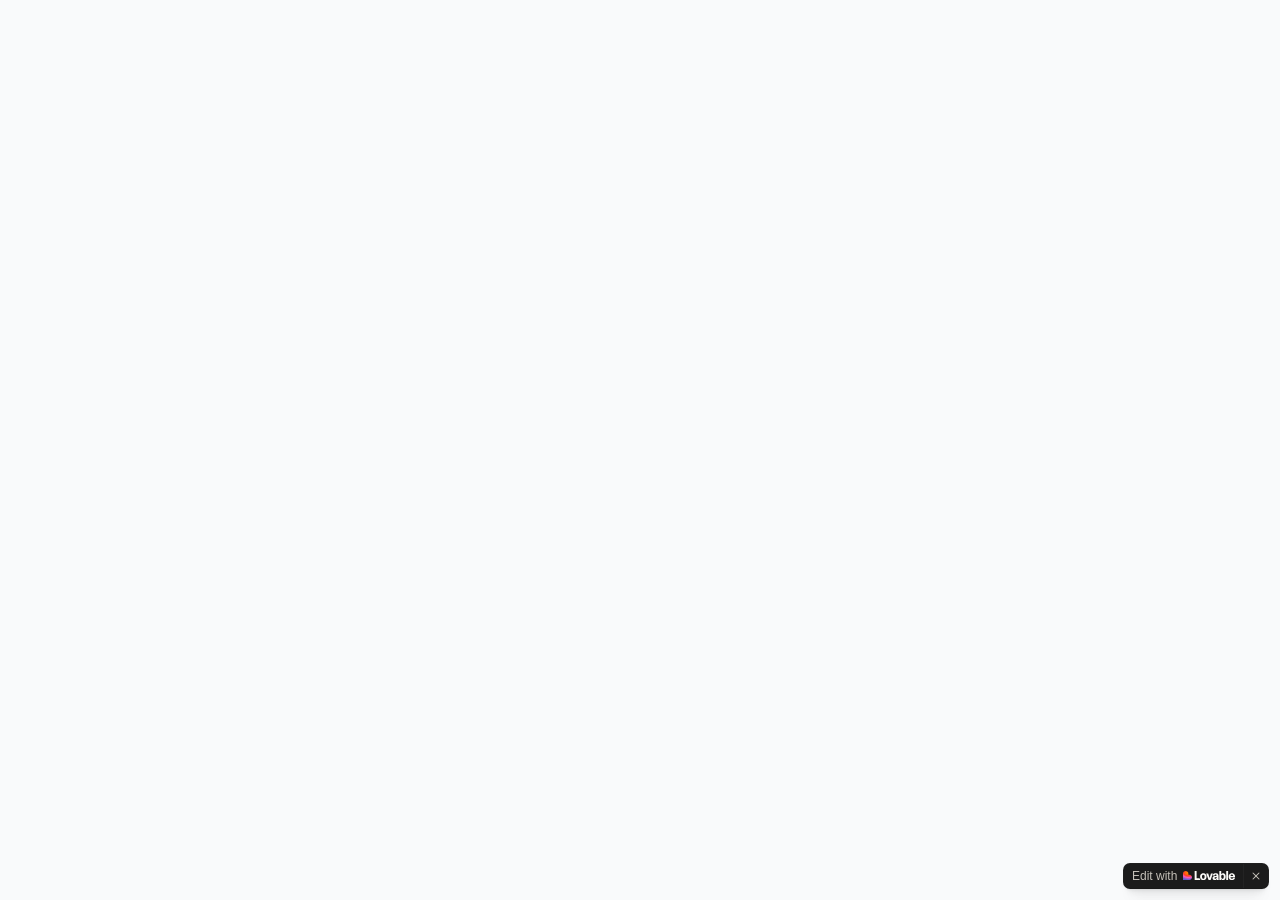
==== commit bd93ecc7: "Improve month visibility and refresh PWA cache" ====
--- a/index.html
+++ b/index.html
@@ -24,10 +24,10 @@
     <meta name="twitter:image" content="https://pub-bb2e103a32db4e198524a2e9ed8f35b4.r2.dev/b7d0df7f-53d7-4749-8eaf-6d12d93ad707/id-preview-758e6cd2--ee288b2f-63ad-44c9-8f62-dda8fcfcc5e7.lovable.app-1778095013249.png" />
     <meta name="twitter:title" content="DRE Contábil" />
     <meta name="twitter:description" content="DRE Contábil em formato instalavel para tablet via PWA." />
-    <link rel="manifest" href="./manifest.webmanifest?v=20260518-homeicon2" />
+    <link rel="manifest" href="./manifest.webmanifest?v=20260623-cachefix1" />
     <link rel="icon" type="image/png" href="./assets/logo-big-compra-prGUZHsc.png" />
     <link rel="shortcut icon" type="image/png" href="./assets/logo-big-compra-prGUZHsc.png" />
-    <link rel="apple-touch-icon" href="./icons/apple-touch-icon-home-v2.png" />
+    <link rel="apple-touch-icon" href="./icons/apple-touch-icon-home-v7.png" />
     <script type="module" crossorigin src="./assets/index-yXOMKJ6Y.js"></script>
     <link rel="stylesheet" crossorigin href="./assets/index-D7yLOWRD.css">
   
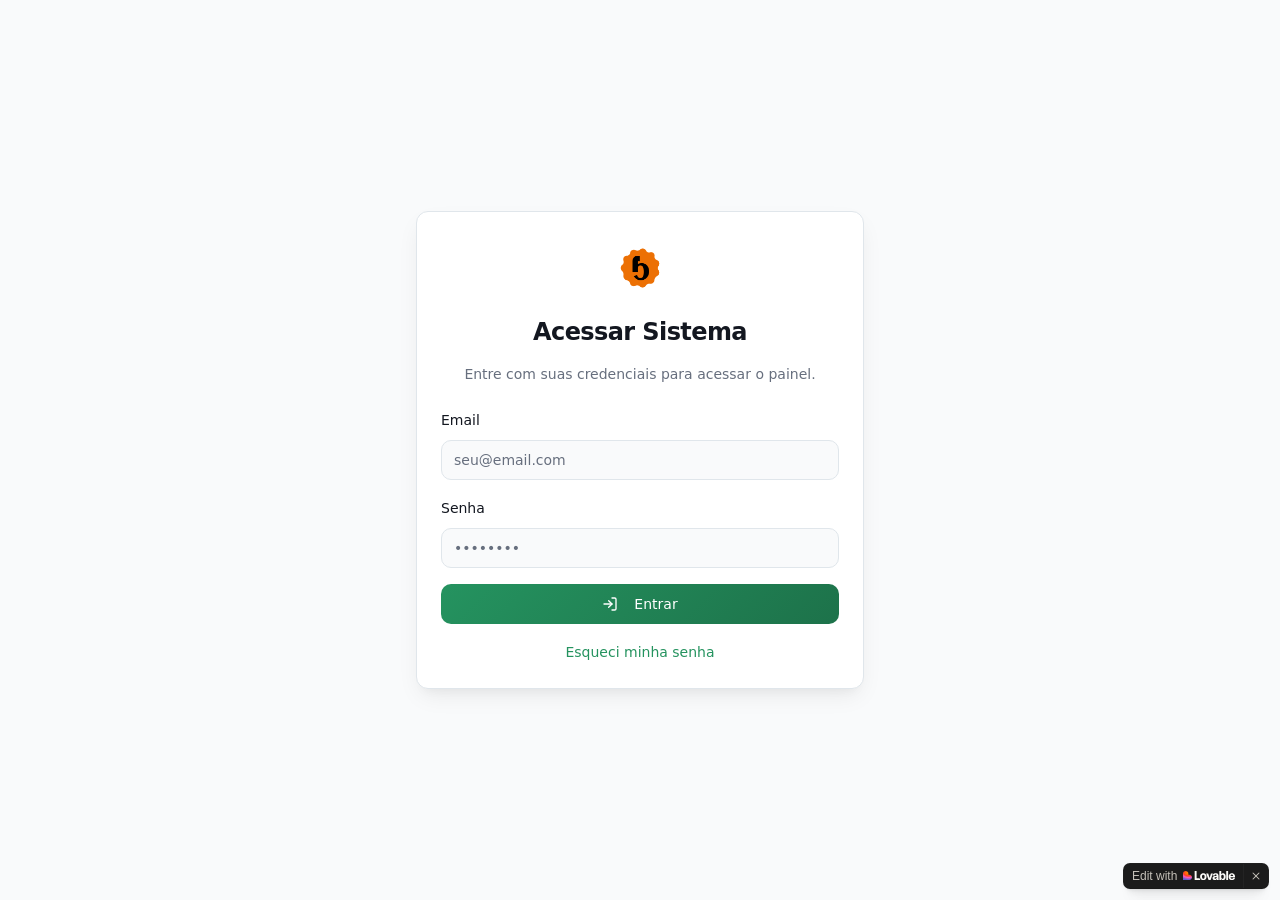
==== commit fdb2f422: "Fix blank screen on published app" ====
--- a/index.html
+++ b/index.html
@@ -28,7 +28,7 @@
     <link rel="icon" type="image/png" href="./assets/logo-big-compra-prGUZHsc.png" />
     <link rel="shortcut icon" type="image/png" href="./assets/logo-big-compra-prGUZHsc.png" />
     <link rel="apple-touch-icon" href="./icons/apple-touch-icon-home-v7.png" />
-    <script type="module" crossorigin src="./assets/index-yXOMKJ6Y.js"></script>
+    <script type="module" crossorigin src="./assets/index-yXOMKJ6Y.js?v=20260629-blankfix1"></script>
     <link rel="stylesheet" crossorigin href="./assets/index-D7yLOWRD.css">
   
 <style>
